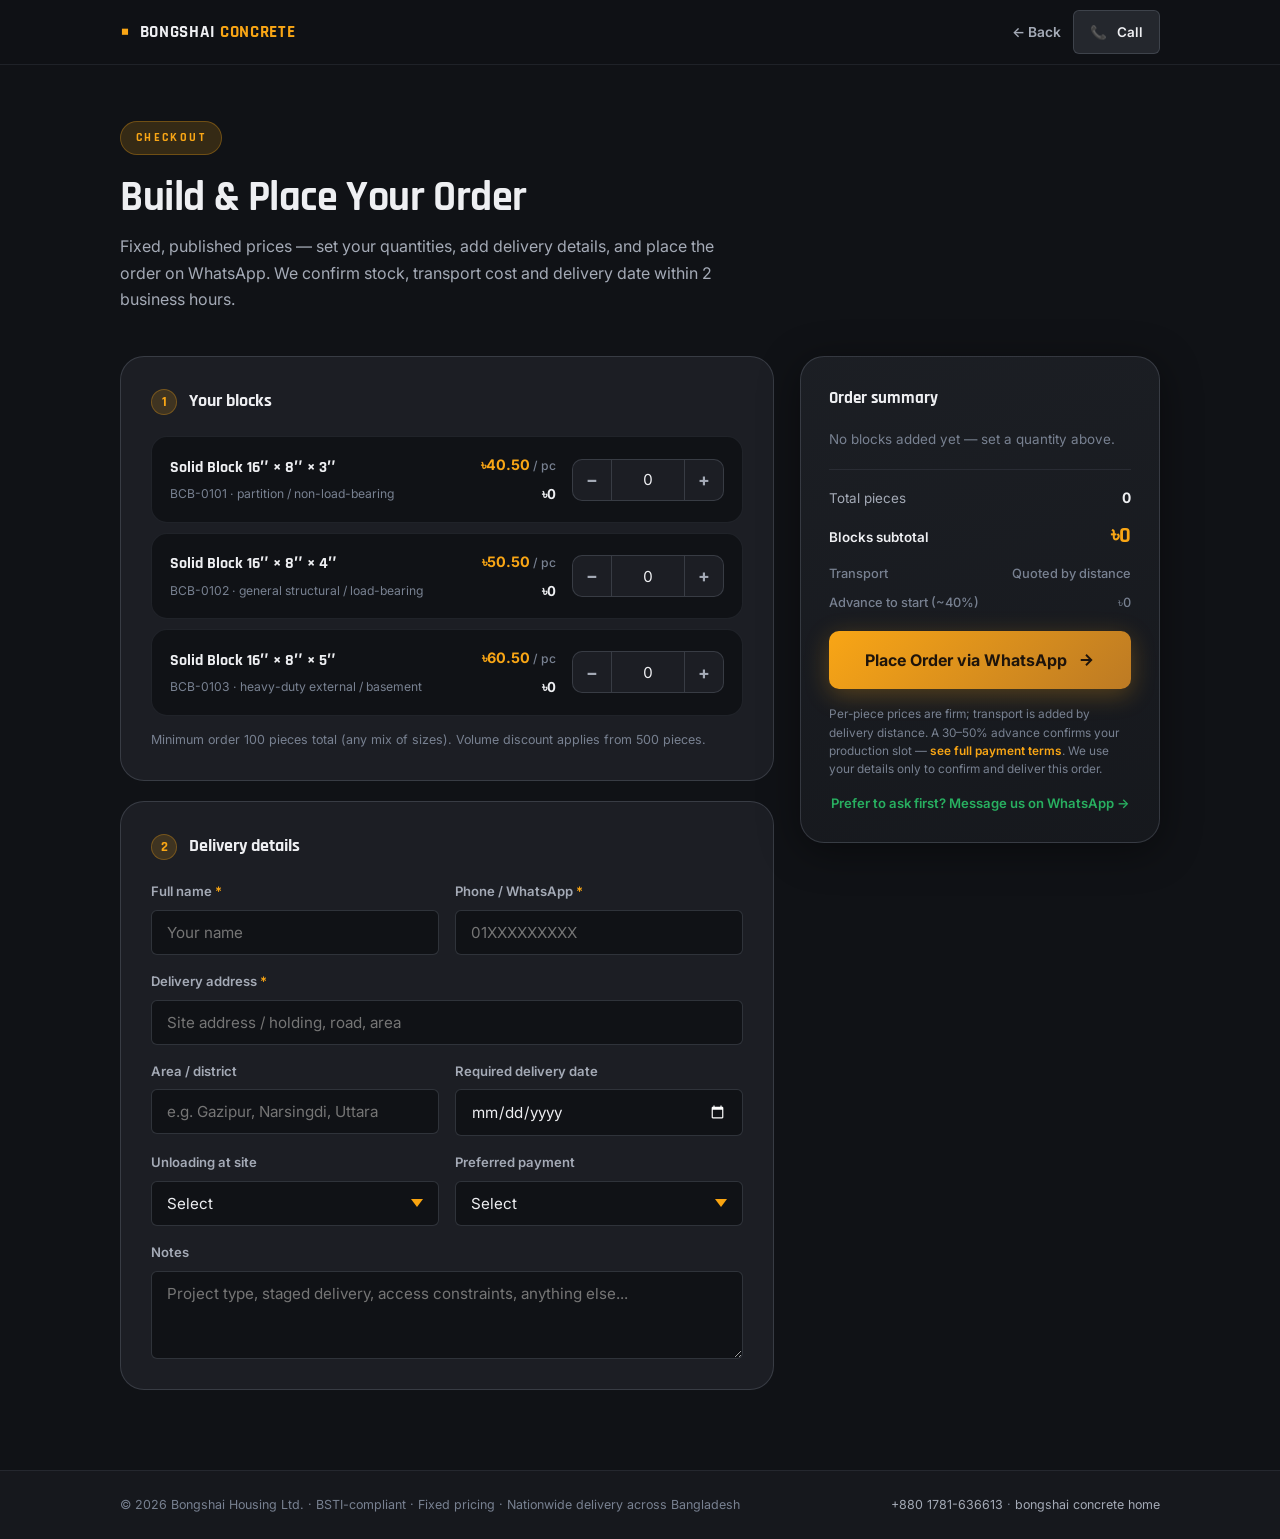
==== checkout.html @ 7dff7062 "feat: add checkout page; slim landing order section; re-optimise images - New /checkout.html + check" ====
<!DOCTYPE html>
<html lang="en">
<head>
  <meta charset="UTF-8" />
  <meta name="viewport" content="width=device-width, initial-scale=1.0" />
  <title>Checkout — Bongshai Concrete Block</title>
  <meta name="description" content="Build your Bongshai concrete block order at fixed published prices and place it in seconds. Nationwide delivery across Bangladesh." />
  <meta name="robots" content="noindex, follow" />
  <meta name="theme-color" content="#14171c" />
  <link rel="canonical" href="https://blocks.bongshaihousing.com/checkout.html" />

  <link rel="icon" href="/assets/icon.svg" type="image/svg+xml" />
  <link rel="icon" href="/assets/favicon-32.png" sizes="32x32" type="image/png" />
  <link rel="apple-touch-icon" href="/assets/apple-touch-icon.png" />

  <link rel="preconnect" href="https://fonts.googleapis.com" />
  <link rel="preconnect" href="https://fonts.gstatic.com" crossorigin />
  <link href="https://fonts.googleapis.com/css2?family=Inter:wght@400;500;600;700;800;900&family=Rajdhani:wght@600;700&display=swap" rel="stylesheet" />
  <link rel="stylesheet" href="style.css" />
</head>
<body>

  <a href="#co-main" class="skip-link">Skip to checkout</a>

  <header class="co-header">
    <div class="co-header-inner">
      <a href="/" class="nav-logo" aria-label="Bongshai Concrete Block — home">
        <span class="logo-icon" aria-hidden="true">▪</span>
        <span class="logo-text">BONGSHAI <em>CONCRETE</em></span>
      </a>
      <div class="co-header-actions">
        <a href="/" class="co-back">&larr; Back</a>
        <a href="tel:+8801781636613" class="btn-nav-call"><span aria-hidden="true">📞</span> Call</a>
      </div>
    </div>
  </header>

  <main id="co-main" class="co-main" tabindex="-1">
    <div class="co-wrap">
      <div class="co-head">
        <span class="section-tag">Checkout</span>
        <h1>Build &amp; Place Your Order</h1>
        <p>Fixed, published prices — set your quantities, add delivery details, and place the order on WhatsApp. We confirm stock, transport cost and delivery date within 2 business hours.</p>
      </div>

      <div class="co-grid">
        <div class="co-left">

          <section class="co-card" aria-labelledby="co-items-h">
            <h2 id="co-items-h"><span class="co-step">1</span> Your blocks</h2>
            <ul class="co-items" id="co-items">
              <li class="co-item" data-size="16x8x3" data-price="40.50" data-label="16″ × 8″ × 3″">
                <div class="co-item-info">
                  <span class="co-item-name">Solid Block 16″ × 8″ × 3″</span>
                  <span class="co-item-meta">BCB-0101 · partition / non-load-bearing</span>
                </div>
                <span class="co-item-price">৳40.50<span> / pc</span></span>
                <div class="co-qty" role="group" aria-label="16 by 8 by 3 inch quantity">
                  <button type="button" class="co-qty-btn" data-step="-50" aria-label="Reduce 3-inch quantity by 50">&minus;</button>
                  <input type="number" class="co-qty-input" id="qty-16x8x3" min="0" step="1" value="0" inputmode="numeric" aria-label="16 by 8 by 3 inch block quantity, pieces" />
                  <button type="button" class="co-qty-btn" data-step="50" aria-label="Increase 3-inch quantity by 50">+</button>
                </div>
                <span class="co-line-total" id="line-16x8x3">৳0</span>
              </li>
              <li class="co-item" data-size="16x8x4" data-price="50.50" data-label="16″ × 8″ × 4″">
                <div class="co-item-info">
                  <span class="co-item-name">Solid Block 16″ × 8″ × 4″</span>
                  <span class="co-item-meta">BCB-0102 · general structural / load-bearing</span>
                </div>
                <span class="co-item-price">৳50.50<span> / pc</span></span>
                <div class="co-qty" role="group" aria-label="16 by 8 by 4 inch quantity">
                  <button type="button" class="co-qty-btn" data-step="-50" aria-label="Reduce 4-inch quantity by 50">&minus;</button>
                  <input type="number" class="co-qty-input" id="qty-16x8x4" min="0" step="1" value="0" inputmode="numeric" aria-label="16 by 8 by 4 inch block quantity, pieces" />
                  <button type="button" class="co-qty-btn" data-step="50" aria-label="Increase 4-inch quantity by 50">+</button>
                </div>
                <span class="co-line-total" id="line-16x8x4">৳0</span>
              </li>
              <li class="co-item" data-size="16x8x5" data-price="60.50" data-label="16″ × 8″ × 5″">
                <div class="co-item-info">
                  <span class="co-item-name">Solid Block 16″ × 8″ × 5″</span>
                  <span class="co-item-meta">BCB-0103 · heavy-duty external / basement</span>
                </div>
                <span class="co-item-price">৳60.50<span> / pc</span></span>
                <div class="co-qty" role="group" aria-label="16 by 8 by 5 inch quantity">
                  <button type="button" class="co-qty-btn" data-step="-50" aria-label="Reduce 5-inch quantity by 50">&minus;</button>
                  <input type="number" class="co-qty-input" id="qty-16x8x5" min="0" step="1" value="0" inputmode="numeric" aria-label="16 by 8 by 5 inch block quantity, pieces" />
                  <button type="button" class="co-qty-btn" data-step="50" aria-label="Increase 5-inch quantity by 50">+</button>
                </div>
                <span class="co-line-total" id="line-16x8x5">৳0</span>
              </li>
            </ul>
            <p class="co-hint">Minimum order 100 pieces total (any mix of sizes). Volume discount applies from 500 pieces.</p>
          </section>

          <section class="co-card" aria-labelledby="co-deliver-h">
            <h2 id="co-deliver-h"><span class="co-step">2</span> Delivery details</h2>
            <form id="co-form" novalidate>
              <div class="form-row">
                <div class="form-field">
                  <label for="co-name">Full name <span aria-hidden="true">*</span></label>
                  <input type="text" id="co-name" name="name" required autocomplete="name" placeholder="Your name" aria-describedby="co-err-name" />
                  <span class="field-error" id="co-err-name" hidden>Please enter your name.</span>
                </div>
                <div class="form-field">
                  <label for="co-phone">Phone / WhatsApp <span aria-hidden="true">*</span></label>
                  <input type="tel" id="co-phone" name="phone" required autocomplete="tel" inputmode="tel" placeholder="01XXXXXXXXX" aria-describedby="co-err-phone" />
                  <span class="field-error" id="co-err-phone" hidden>Please enter a valid phone number.</span>
                </div>
              </div>
              <div class="form-field">
                <label for="co-address">Delivery address <span aria-hidden="true">*</span></label>
                <input type="text" id="co-address" name="address" required autocomplete="street-address" placeholder="Site address / holding, road, area" aria-describedby="co-err-address" />
                <span class="field-error" id="co-err-address" hidden>Please enter a delivery address.</span>
              </div>
              <div class="form-row">
                <div class="form-field">
                  <label for="co-district">Area / district</label>
                  <input type="text" id="co-district" name="district" autocomplete="address-level2" placeholder="e.g. Gazipur, Narsingdi, Uttara" />
                </div>
                <div class="form-field">
                  <label for="co-date">Required delivery date</label>
                  <input type="date" id="co-date" name="date" />
                </div>
              </div>
              <div class="form-row">
                <div class="form-field">
                  <label for="co-unload">Unloading at site</label>
                  <select id="co-unload" name="unloading">
                    <option value="">Select</option>
                    <option value="Manual (by buyer)">Manual — by buyer</option>
                    <option value="Forklift / crane (by buyer)">Forklift / crane — by buyer</option>
                    <option value="Need help arranging">Need help arranging</option>
                  </select>
                </div>
                <div class="form-field">
                  <label for="co-payment">Preferred payment</label>
                  <select id="co-payment" name="payment">
                    <option value="">Select</option>
                    <option value="Bank transfer (BEFTN/RTGS)">Bank transfer (BEFTN / RTGS)</option>
                    <option value="Cheque / post-dated cheque">Cheque / post-dated cheque</option>
                    <option value="bKash / Nagad">bKash / Nagad</option>
                    <option value="Discuss credit terms">Discuss credit terms</option>
                  </select>
                </div>
              </div>
              <div class="form-field">
                <label for="co-notes">Notes</label>
                <textarea id="co-notes" name="notes" rows="2" placeholder="Project type, staged delivery, access constraints, anything else..."></textarea>
              </div>
            </form>
          </section>
        </div>

        <aside class="co-summary" aria-labelledby="co-sum-h">
          <div class="co-summary-inner">
            <h2 id="co-sum-h">Order summary</h2>
            <ul class="co-sum-lines" id="co-sum-lines" aria-live="polite">
              <li class="co-sum-empty">No blocks added yet — set a quantity above.</li>
            </ul>
            <dl class="co-sum-totals">
              <div><dt>Total pieces</dt><dd id="co-pieces">0</dd></div>
              <div class="co-sum-big"><dt>Blocks subtotal</dt><dd id="co-subtotal">৳0</dd></div>
              <div class="co-sum-muted"><dt>Transport</dt><dd>Quoted by distance</dd></div>
              <div class="co-sum-muted"><dt>Advance to start (~40%)</dt><dd id="co-advance">৳0</dd></div>
            </dl>
            <button type="button" class="btn-submit" id="co-place">
              <span>Place Order via WhatsApp</span>
              <svg width="18" height="18" viewBox="0 0 24 24" fill="none" stroke="currentColor" stroke-width="2.5" aria-hidden="true" focusable="false"><path d="M5 12h14M12 5l7 7-7 7"/></svg>
            </button>
            <p class="co-err" id="co-err" role="alert" hidden></p>
            <div class="co-success" id="co-success" role="status" hidden>✅ Order sent — check WhatsApp to confirm. We reply within 2 business hours.</div>
            <p class="co-fine">Per-piece prices are firm; transport is added by delivery distance. A 30–50% advance confirms your production slot — <a href="/#ordering">see full payment terms</a>. We use your details only to confirm and deliver this order.</p>
            <a class="co-wa-alt" href="https://wa.me/8801781636613?text=Hi%2C%20I%20have%20a%20question%20about%20ordering%20Bongshai%20concrete%20blocks." target="_blank" rel="noopener">Prefer to ask first? Message us on WhatsApp &rarr;</a>
          </div>
        </aside>
      </div>
    </div>
  </main>

  <footer class="co-footer">
    <div class="co-footer-inner">
      <p>&copy; 2026 Bongshai Housing Ltd. · BSTI-compliant · Fixed pricing · Nationwide delivery across Bangladesh</p>
      <p><a href="tel:+8801781636613">+880 1781-636613</a> · <a href="/">bongshai concrete home</a></p>
    </div>
  </footer>

  <script src="checkout.js" defer></script>
</body>
</html>
---- style.css ----
/* ==========================================================================
   BONGSHAI CONCRETE BLOCK
   Industrial-premium landing page — design system + components
   Dark theme, committed single look. Amber = strength / safety signal.
   ========================================================================== */

/* ---- RESET & BASE ------------------------------------------------------- */
*, *::before, *::after { box-sizing: border-box; margin: 0; padding: 0; }

:root {
  color-scheme: dark;

  /* Surfaces */
  --clr-bg:          hsl(220, 16%, 7.5%);
  --clr-bg-2:        hsl(220, 14%, 10%);
  --clr-bg-card:     hsl(220, 13%, 12.5%);
  --clr-bg-card-2:   hsl(220, 11%, 16%);

  /* Brand */
  --clr-accent:      hsl(38, 95%, 53%);
  --clr-accent-2:    hsl(45, 96%, 62%);
  --clr-accent-dim:  hsl(34, 68%, 44%);
  --clr-accent-ink:  hsl(30, 45%, 8%);
  --clr-accent-glow: hsla(38, 95%, 53%, 0.16);

  /* Semantic */
  --clr-green:       hsl(148, 58%, 52%);
  --clr-red:         hsl(2, 78%, 62%);
  --clr-amber-warn:  hsl(42, 90%, 60%);

  /* Text */
  --clr-text:        hsl(220, 14%, 94%);
  --clr-text-muted:  hsl(220, 11%, 68%);
  --clr-text-dim:    hsl(220, 10%, 52%);

  /* Lines */
  --clr-border:      hsla(220, 14%, 60%, 0.13);
  --clr-border-2:    hsla(220, 14%, 62%, 0.24);
  --clr-wa:          hsl(145, 63%, 42%);

  /* Radii */
  --radius-xs:       6px;
  --radius-sm:       10px;
  --radius-md:       16px;
  --radius-lg:       24px;
  --radius-xl:       32px;

  /* Elevation */
  --shadow-sm:       0 2px 12px hsla(0,0%,0%,0.35);
  --shadow-card:     0 8px 40px hsla(0,0%,0%,0.42);
  --shadow-lg:       0 24px 70px hsla(0,0%,0%,0.55);
  --shadow-glow:     0 0 64px hsla(38,95%,53%,0.16);

  /* Type */
  --font-main:       'Inter', -apple-system, BlinkMacSystemFont, 'Segoe UI', Roboto, sans-serif;
  --font-display:    'Rajdhani', 'Inter', -apple-system, sans-serif;

  /* Motion */
  --ease:            cubic-bezier(0.22, 1, 0.36, 1);
  --transition:      0.24s var(--ease);

  /* Layout */
  --max-w:           1240px;
  --max-w-text:      760px;
  --gutter:          clamp(20px, 5vw, 40px);
}

html { -webkit-text-size-adjust: 100%; font-size: 100%; scroll-behavior: smooth; scroll-padding-top: 84px; }

body {
  font-family: var(--font-main);
  background: var(--clr-bg);
  color: var(--clr-text);
  line-height: 1.65;
  overflow-x: hidden;
  -webkit-font-smoothing: antialiased;
  text-rendering: optimizeLegibility;
}

img, picture, svg { display: block; max-width: 100%; }
a { color: inherit; text-decoration: none; }
button { cursor: pointer; border: none; background: none; font: inherit; color: inherit; }
address { font-style: normal; }
ul { list-style: none; }
h1, h2, h3, h4 { text-wrap: balance; }
p { text-wrap: pretty; }
:target { scroll-margin-top: 90px; }

/* ---- ACCESSIBILITY HELPERS ------------------------------------------- */
.visually-hidden {
  position: absolute !important;
  width: 1px; height: 1px;
  padding: 0; margin: -1px;
  overflow: hidden; clip: rect(0 0 0 0); clip-path: inset(50%);
  white-space: nowrap; border: 0;
}

.skip-link {
  position: fixed; top: 10px; left: 10px; z-index: 2000;
  background: var(--clr-accent); color: var(--clr-accent-ink);
  font-weight: 700; font-size: 0.9rem;
  padding: 12px 20px; border-radius: var(--radius-sm);
  transform: translateY(-160%);
  transition: transform var(--transition);
}
.skip-link:focus-visible { transform: translateY(0); outline: 2px solid #fff; outline-offset: 2px; }
#main:focus { outline: none; }

:focus-visible {
  outline: 2px solid var(--clr-accent-2);
  outline-offset: 3px;
  border-radius: 3px;
}
.hero-img, .product-img { outline-offset: 4px; }

/* ---- LAYOUT UTILITIES ------------------------------------------------ */
.container { max-width: var(--max-w); margin: 0 auto; padding-inline: var(--gutter); }
.section { padding-block: clamp(64px, 9vw, 112px); position: relative; }

.gradient-text {
  background: linear-gradient(103deg, var(--clr-accent), var(--clr-accent-2));
  -webkit-background-clip: text;
  background-clip: text;
  -webkit-text-fill-color: transparent;
  color: transparent;
}

.section-tag {
  display: inline-flex; align-items: center; gap: 8px;
  font-family: var(--font-display);
  font-size: 0.74rem;
  font-weight: 700;
  letter-spacing: 0.2em;
  text-transform: uppercase;
  color: var(--clr-accent);
  background: var(--clr-accent-glow);
  border: 1px solid hsla(38,95%,53%,0.3);
  padding: 6px 15px;
  border-radius: 100px;
  margin-bottom: 20px;
}
.section-header { text-align: center; max-width: var(--max-w-text); margin: 0 auto clamp(44px, 6vw, 68px); }
.section-title {
  font-family: var(--font-display);
  font-size: clamp(1.9rem, 1.1rem + 2.7vw, 2.9rem);
  font-weight: 700;
  line-height: 1.12;
  letter-spacing: -0.01em;
  color: var(--clr-text);
  margin-bottom: 16px;
}
.section-desc { color: var(--clr-text-muted); font-size: clamp(1rem, 0.96rem + 0.2vw, 1.1rem); line-height: 1.7; }

/* ---- BUTTONS -------------------------------------------------------- */
.btn-primary, .btn-whatsapp, .btn-calc, .btn-submit, .btn-product-order,
.btn-nav-call, .btn-nav-wa {
  display: inline-flex; align-items: center; justify-content: center; gap: 10px;
  font-weight: 700;
  border-radius: var(--radius-sm);
  transition: transform var(--transition), box-shadow var(--transition), background var(--transition), color var(--transition), border-color var(--transition);
  text-align: center;
}

.btn-primary {
  background: linear-gradient(135deg, var(--clr-accent), var(--clr-accent-dim));
  color: var(--clr-accent-ink);
  font-size: 0.98rem;
  padding: 15px 30px;
  box-shadow: 0 6px 24px hsla(38,95%,53%,0.28);
}
.btn-primary:hover { transform: translateY(-2px); box-shadow: 0 12px 34px hsla(38,95%,53%,0.44); }
.btn-primary svg { transition: transform var(--transition); }
.btn-primary:hover svg { transform: translateX(4px); }

.btn-whatsapp {
  background: var(--clr-bg-card);
  color: var(--clr-text);
  font-size: 0.98rem;
  font-weight: 600;
  padding: 15px 26px;
  border: 1px solid var(--clr-border-2);
}
.btn-whatsapp:hover { background: hsla(145,63%,42%,0.14); border-color: var(--clr-wa); color: hsl(145,60%,62%); transform: translateY(-2px); }

/* ---- NAV ---------------------------------------------------------- */
.nav-bar {
  position: fixed; inset: 0 0 auto 0; z-index: 1000;
  background: hsla(220,16%,7.5%,0.72);
  backdrop-filter: blur(18px) saturate(150%);
  -webkit-backdrop-filter: blur(18px) saturate(150%);
  border-bottom: 1px solid transparent;
  transition: background var(--transition), border-color var(--transition), box-shadow var(--transition);
}
.nav-bar.scrolled {
  background: hsla(220,16%,7%,0.9);
  border-bottom-color: var(--clr-border);
  box-shadow: 0 8px 30px hsla(0,0%,0%,0.4);
}
.nav-inner {
  max-width: var(--max-w); margin: 0 auto; padding-inline: var(--gutter);
  height: 72px; display: flex; align-items: center; gap: clamp(16px, 3vw, 36px);
}
.nav-logo {
  display: flex; align-items: center; gap: 9px;
  font-family: var(--font-display); font-weight: 700; font-size: 1.08rem;
  letter-spacing: 0.04em; flex-shrink: 0; color: var(--clr-text);
}
.logo-icon { color: var(--clr-accent); font-size: 1.35rem; line-height: 1; }
.logo-text em { color: var(--clr-accent); font-style: normal; }

.nav-links { display: flex; align-items: center; gap: 2px; flex: 1; }
.nav-links a {
  font-size: 0.9rem; font-weight: 500; color: var(--clr-text-muted);
  padding: 8px 14px; border-radius: 8px;
  transition: background var(--transition), color var(--transition);
}
.nav-links a:hover { background: var(--clr-bg-card); color: var(--clr-text); }
.nav-links a.active { color: var(--clr-accent); background: var(--clr-accent-glow); }

.nav-cta-group { display: flex; gap: 10px; align-items: center; }
.btn-nav-call, .btn-nav-wa {
  font-size: 0.84rem; font-weight: 600; padding: 10px 16px; border-radius: var(--radius-xs);
  white-space: nowrap;
}
.btn-nav-call { background: var(--clr-bg-card-2); color: var(--clr-text); border: 1px solid var(--clr-border-2); }
.btn-nav-call:hover { background: var(--clr-bg-card); color: var(--clr-accent); }
.btn-nav-wa { background: var(--clr-wa); color: #fff; }
.btn-nav-wa:hover { background: hsl(145,63%,36%); transform: translateY(-1px); }

.hamburger { display: none; flex-direction: column; gap: 5px; padding: 10px; margin-left: auto; }
.hamburger span { width: 22px; height: 2px; background: var(--clr-text); border-radius: 2px; transition: transform var(--transition), opacity var(--transition); }
.hamburger.open span:nth-child(1) { transform: translateY(7px) rotate(45deg); }
.hamburger.open span:nth-child(2) { opacity: 0; }
.hamburger.open span:nth-child(3) { transform: translateY(-7px) rotate(-45deg); }

.mobile-menu {
  display: flex; flex-direction: column; gap: 2px;
  padding: 12px var(--gutter) 20px;
  border-top: 1px solid var(--clr-border);
  background: hsla(220,16%,7%,0.98);
}
.mobile-menu[hidden] { display: none; }
.mobile-menu a { padding: 13px 14px; border-radius: var(--radius-xs); color: var(--clr-text-muted); font-weight: 500; }
.mobile-menu a:hover { background: var(--clr-bg-card); color: var(--clr-text); }
.mobile-call { color: var(--clr-accent) !important; font-weight: 700 !important; margin-top: 6px; border-top: 1px solid var(--clr-border); padding-top: 16px !important; }

/* ---- HERO -------------------------------------------------------- */
.hero {
  min-height: 100svh; padding-top: 72px;
  display: grid; grid-template-columns: 1.05fr 0.95fr;
  align-items: center; gap: clamp(36px, 6vw, 72px);
  max-width: var(--max-w); margin: 0 auto; padding-inline: var(--gutter);
  position: relative;
}
.hero-bg-overlay {
  position: fixed; inset: 0; z-index: -1;
  background:
    radial-gradient(46rem 46rem at 78% 34%, hsla(38,80%,32%,0.09), transparent 68%),
    radial-gradient(40rem 52rem at 12% 88%, hsla(220,64%,24%,0.14), transparent 70%),
    var(--clr-bg);
}
.hero-content { display: flex; flex-direction: column; gap: 22px; z-index: 1; }

.hero-answer-first {
  font-size: 0.82rem; color: var(--clr-text-dim); line-height: 1.65;
  border-left: 2px solid var(--clr-accent-dim); padding-left: 14px;
  max-width: 520px;
}
.hero-badge {
  display: inline-flex; align-items: center; gap: 9px;
  font-size: 0.73rem; font-weight: 600; letter-spacing: 0.12em; text-transform: uppercase;
  color: var(--clr-accent); background: var(--clr-accent-glow);
  border: 1px solid hsla(38,95%,53%,0.3); padding: 8px 16px; border-radius: 100px;
  width: fit-content;
}
.badge-dot { width: 7px; height: 7px; background: var(--clr-accent); border-radius: 50%; animation: pulse-dot 2.4s var(--ease) infinite; }
@keyframes pulse-dot { 0%,100% { opacity: 1; transform: scale(1); box-shadow: 0 0 0 0 hsla(38,95%,53%,0.5); } 50% { opacity: 0.7; transform: scale(1.25); box-shadow: 0 0 0 6px hsla(38,95%,53%,0); } }

.hero-headline {
  font-family: var(--font-display);
  font-size: clamp(2.5rem, 1.4rem + 4.6vw, 4.4rem);
  font-weight: 700; line-height: 1.03; letter-spacing: -0.015em;
  color: var(--clr-text);
}
.hero-sub { font-size: clamp(1rem, 0.96rem + 0.4vw, 1.15rem); color: var(--clr-text-muted); max-width: 480px; line-height: 1.7; }

.hero-stats {
  display: flex; align-items: center; gap: clamp(14px, 3vw, 24px);
  background: linear-gradient(160deg, var(--clr-bg-card), var(--clr-bg-2));
  border: 1px solid var(--clr-border-2);
  border-radius: var(--radius-md); padding: 18px 24px; width: fit-content;
}
.stat-pill { display: flex; flex-direction: column; gap: 3px; }
.stat-pill strong { font-family: var(--font-display); font-size: 1.35rem; font-weight: 700; color: var(--clr-accent); }
.stat-pill span { font-size: 0.72rem; color: var(--clr-text-muted); font-weight: 500; letter-spacing: 0.02em; }
.stat-divider { width: 1px; align-self: stretch; background: var(--clr-border-2); }
.hero-actions { display: flex; gap: 14px; flex-wrap: wrap; margin-top: 4px; }

.hero-image-wrap { position: relative; }
.hero-img-glow {
  position: absolute; inset: -8% -8% -12% -8%; z-index: -1;
  background: radial-gradient(ellipse at 60% 40%, hsla(38,80%,42%,0.16), transparent 68%);
  filter: blur(28px);
}
.hero-img {
  width: 100%; aspect-ratio: 1200 / 670; object-fit: cover;
  border-radius: var(--radius-lg); border: 1px solid var(--clr-border-2);
  box-shadow: var(--shadow-lg);
}
.hero-floating-card {
  position: absolute; bottom: -22px; left: -18px;
  background: hsla(220,13%,12.5%,0.92);
  border: 1px solid var(--clr-border-2);
  border-radius: var(--radius-md); padding: 13px 18px;
  display: flex; align-items: center; gap: 12px;
  box-shadow: var(--shadow-card);
  backdrop-filter: blur(8px); -webkit-backdrop-filter: blur(8px);
  animation: float-card 5s var(--ease) infinite;
}
@keyframes float-card { 0%,100% { transform: translateY(0); } 50% { transform: translateY(-7px); } }
.fc-icon { font-size: 1.5rem; }
.fc-text { display: flex; flex-direction: column; gap: 2px; }
.fc-text strong { font-size: 0.85rem; font-weight: 700; }
.fc-text span { font-size: 0.72rem; color: var(--clr-text-muted); }

.hero-scroll-hint {
  position: absolute; bottom: 28px; left: 50%; transform: translateX(-50%);
  display: flex; flex-direction: column; align-items: center; gap: 8px;
  color: var(--clr-text-dim); font-size: 0.68rem; letter-spacing: 0.14em; text-transform: uppercase;
}
.scroll-arrow {
  width: 18px; height: 18px;
  border-right: 2px solid currentColor; border-bottom: 2px solid currentColor;
  transform: rotate(45deg); animation: scroll-bounce 1.9s var(--ease) infinite;
}
@keyframes scroll-bounce { 0%,100% { transform: rotate(45deg) translate(0,0); opacity: 0.5; } 50% { transform: rotate(45deg) translate(4px,4px); opacity: 1; } }

/* ---- TRUST BAR -------------------------------------------------- */
.trust-bar {
  background: var(--clr-bg-2);
  border-block: 1px solid var(--clr-border);
  padding-block: 16px;
}
.trust-bar-inner {
  max-width: var(--max-w); margin: 0 auto; padding-inline: var(--gutter);
  display: flex; align-items: center; justify-content: center;
  gap: clamp(12px, 2.4vw, 22px); flex-wrap: wrap;
}
.trust-item { display: flex; align-items: center; gap: 8px; font-size: 0.82rem; font-weight: 600; color: var(--clr-text-muted); white-space: nowrap; }
.trust-icon { font-size: 1rem; }
.trust-sep { color: var(--clr-border-2); }

/* ---- PRODUCTS ------------------------------------------------- */
.products-section { background: var(--clr-bg-2); }
.products-grid { display: grid; grid-template-columns: repeat(3, 1fr); gap: clamp(20px, 2.4vw, 30px); align-items: stretch; }

.product-card {
  background: var(--clr-bg-card); border: 1px solid var(--clr-border);
  border-radius: var(--radius-lg); overflow: hidden; position: relative;
  transition: transform var(--transition), box-shadow var(--transition), border-color var(--transition);
}
.product-card:hover { transform: translateY(-6px); box-shadow: var(--shadow-lg); border-color: var(--clr-border-2); }
.product-card--featured {
  border-color: hsla(38,95%,53%,0.4);
  background: linear-gradient(165deg, var(--clr-bg-card), hsla(38,46%,14%,0.34));
  box-shadow: 0 0 0 1px hsla(38,95%,53%,0.16), var(--shadow-card);
}
.product-card--featured:hover { border-color: var(--clr-accent); box-shadow: var(--shadow-glow), var(--shadow-lg); }
.product-card-inner { display: flex; flex-direction: column; height: 100%; }

[class^="product-badge-"] {
  position: absolute; top: 14px; right: 14px; z-index: 2;
  font-family: var(--font-display);
  font-size: 0.68rem; font-weight: 700; letter-spacing: 0.12em; text-transform: uppercase;
  padding: 5px 12px; border-radius: 100px;
}
.product-badge-popular { background: hsla(38,95%,53%,0.18); color: var(--clr-accent); border: 1px solid hsla(38,95%,53%,0.38); }
.product-badge-best { background: var(--clr-accent); color: var(--clr-accent-ink); }
.product-badge-pro { background: hsla(266,68%,62%,0.2); color: hsl(266,70%,78%); border: 1px solid hsla(266,68%,62%,0.4); }

.product-img-wrap { aspect-ratio: 16 / 9; overflow: hidden; background: var(--clr-bg); }
.product-img { width: 100%; height: 100%; object-fit: cover; transition: transform 0.5s var(--ease); }
.product-card:hover .product-img { transform: scale(1.04); }

.product-body { padding: 24px; display: flex; flex-direction: column; gap: 13px; flex: 1; }
.product-code { font-family: var(--font-display); font-size: 0.72rem; font-weight: 700; letter-spacing: 0.16em; text-transform: uppercase; color: var(--clr-accent); }
.product-name { font-family: var(--font-display); font-size: 1.3rem; font-weight: 700; line-height: 1.18; }
.product-desc-text { font-size: 0.875rem; color: var(--clr-text-muted); line-height: 1.6; }
.product-specs { display: flex; flex-direction: column; gap: 9px; border-top: 1px solid var(--clr-border); padding-top: 14px; }
.spec-row { display: flex; justify-content: space-between; align-items: baseline; gap: 12px; }
.spec-label { font-size: 0.74rem; color: var(--clr-text-dim); font-weight: 500; flex-shrink: 0; }
.spec-value { font-size: 0.8rem; color: var(--clr-text-muted); font-weight: 600; text-align: right; }
.product-price-row { display: flex; align-items: center; justify-content: space-between; gap: 12px; margin-top: auto; padding-top: 16px; border-top: 1px solid var(--clr-border); }
.price-tag { display: flex; align-items: baseline; gap: 2px; }
.price-currency { font-size: 1.05rem; font-weight: 700; color: var(--clr-accent); }
.price-amount { font-family: var(--font-display); font-size: 2rem; font-weight: 700; color: var(--clr-accent); line-height: 1; }
.price-unit { font-size: 0.76rem; color: var(--clr-text-dim); margin-left: 3px; }
.btn-product-order {
  background: var(--clr-accent); color: var(--clr-accent-ink); font-size: 0.85rem; font-weight: 700;
  padding: 11px 20px; border-radius: var(--radius-xs);
}
.btn-product-order:hover { background: var(--clr-accent-2); transform: translateY(-1px); }
.product-card--featured .btn-product-order { background: transparent; color: var(--clr-accent); border: 1px solid var(--clr-accent); }
.product-card--featured .btn-product-order:hover { background: var(--clr-accent); color: var(--clr-accent-ink); }
.products-note { text-align: center; margin-top: 32px; font-size: 0.82rem; color: var(--clr-text-dim); }

/* ---- WHY US ------------------------------------------------- */
.why-section { background: var(--clr-bg); }
.why-layout { display: grid; grid-template-columns: 1.35fr 1fr; gap: clamp(40px, 6vw, 80px); align-items: start; }
.why-intro { color: var(--clr-text-muted); font-size: 1.05rem; line-height: 1.7; margin-bottom: 36px; }
.features-grid { display: grid; grid-template-columns: 1fr 1fr; gap: 16px; }
.feature-card {
  display: flex; gap: 15px; align-items: flex-start;
  background: var(--clr-bg-card); border: 1px solid var(--clr-border);
  border-radius: var(--radius-md); padding: 20px;
  transition: transform var(--transition), border-color var(--transition), background var(--transition);
}
.feature-card:hover { border-color: var(--clr-border-2); transform: translateY(-2px); background: var(--clr-bg-card-2); }
.feature-icon-wrap {
  width: 44px; height: 44px; flex-shrink: 0;
  background: color-mix(in srgb, var(--icon-color) 14%, transparent);
  border: 1px solid color-mix(in srgb, var(--icon-color) 30%, transparent);
  border-radius: var(--radius-xs);
  display: flex; align-items: center; justify-content: center; font-size: 1.3rem;
}
.feature-text h3 { font-size: 0.92rem; font-weight: 700; margin-bottom: 5px; line-height: 1.3; }
.feature-text p { font-size: 0.8rem; color: var(--clr-text-muted); line-height: 1.55; }

.stats-tower { display: flex; flex-direction: column; gap: 4px; margin-bottom: 20px; }
.stat-big {
  background: var(--clr-bg-card); border: 1px solid var(--clr-border);
  border-radius: var(--radius-md); padding: 22px 26px;
  display: flex; align-items: baseline; flex-wrap: wrap; gap: 2px 4px;
  transition: border-color var(--transition);
}
.stat-big:hover { border-color: hsla(38,95%,53%,0.4); }
.stat-number { font-family: var(--font-display); font-size: 2.7rem; font-weight: 700; color: var(--clr-accent); line-height: 1; font-variant-numeric: tabular-nums; }
.stat-suffix { font-family: var(--font-display); font-size: 1.6rem; font-weight: 700; color: var(--clr-accent); }
.stat-label { flex-basis: 100%; font-size: 0.8rem; color: var(--clr-text-muted); font-weight: 500; margin-top: 4px; }

.certifications-card { background: var(--clr-bg-card-2); border: 1px solid hsla(38,95%,53%,0.22); border-radius: var(--radius-md); padding: 22px; }
.certifications-card h3 { font-family: var(--font-display); font-size: 0.9rem; font-weight: 700; letter-spacing: 0.06em; text-transform: uppercase; margin-bottom: 14px; color: var(--clr-text); }
.cert-items { display: flex; flex-wrap: wrap; gap: 9px; }
.cert-chip { font-size: 0.78rem; font-weight: 600; padding: 6px 13px; border-radius: 100px; background: var(--clr-accent-glow); color: var(--clr-accent); border: 1px solid hsla(38,95%,53%,0.26); }

/* ---- COMPARE + STRENGTH CHART -------------------------------- */
.compare-section { background: var(--clr-bg-2); }

.strength-chart {
  max-width: 880px; margin: 0 auto clamp(36px, 5vw, 56px);
  background: var(--clr-bg-card); border: 1px solid var(--clr-border-2);
  border-radius: var(--radius-lg); padding: clamp(24px, 4vw, 36px);
  box-shadow: var(--shadow-card);
}
.strength-chart__cap {
  display: flex; flex-wrap: wrap; align-items: baseline; gap: 6px 12px;
  font-family: var(--font-display); font-size: 1.05rem; font-weight: 700; color: var(--clr-text);
  margin-bottom: 22px;
}
.strength-chart__unit { font-family: var(--font-main); font-size: 0.76rem; font-weight: 500; color: var(--clr-text-dim); letter-spacing: 0.01em; }

.sc-plot { display: grid; grid-template-columns: minmax(120px, auto) 1fr minmax(84px, auto); gap: 14px 16px; align-items: center; }
.sc-row { display: grid; grid-template-columns: subgrid; grid-column: 1 / -1; align-items: center; }
.sc-name { font-size: 0.86rem; font-weight: 600; color: var(--clr-text); }
.sc-track { position: relative; height: 22px; background: var(--clr-bg); border-radius: 3px; overflow: hidden; }
.sc-bar { position: absolute; inset: 0 auto 0 0; border-radius: 0 4px 4px 0; }
.sc-bar--bongshai { background: linear-gradient(90deg, var(--clr-accent-dim), var(--clr-accent)); }
.sc-bar--brick { background: hsl(220, 8%, 40%); }
.sc-value { font-size: 0.84rem; font-weight: 700; color: var(--clr-text); font-variant-numeric: tabular-nums; white-space: nowrap; text-align: right; }
.sc-axis {
  grid-column: 2 / 3;
  display: flex; justify-content: space-between;
  font-size: 0.68rem; color: var(--clr-text-dim); font-variant-numeric: tabular-nums;
  border-top: 1px solid var(--clr-border); padding-top: 6px; margin-top: 2px;
}
.strength-chart__note { font-size: 0.76rem; color: var(--clr-text-dim); line-height: 1.55; margin-top: 18px; }

.compare-table-wrap {
  max-width: 960px; margin: 0 auto;
  border-radius: var(--radius-lg); overflow: hidden;
  border: 1px solid var(--clr-border-2); box-shadow: var(--shadow-card);
  overflow-x: auto;
}
.compare-table { width: 100%; border-collapse: collapse; font-size: 0.9rem; min-width: 520px; }
.compare-table th, .compare-table td { padding: 15px 22px; text-align: left; vertical-align: middle; }
.compare-table thead th {
  font-family: var(--font-display);
  font-weight: 700; font-size: 0.78rem; letter-spacing: 0.08em; text-transform: uppercase;
  background: var(--clr-bg-card); border-bottom: 2px solid var(--clr-border);
}
.compare-table thead th:first-child { color: var(--clr-text-muted); }
.compare-table .col-bongshai { color: var(--clr-accent); background: hsla(38,95%,53%,0.055); }
.compare-table .col-brick { color: var(--clr-text-muted); }
.compare-table tbody th[scope="row"] { font-weight: 600; color: var(--clr-text); background: transparent; }
.compare-table tbody td { border-bottom: 1px solid var(--clr-border); color: var(--clr-text-muted); }
.compare-table tbody th[scope="row"] { border-bottom: 1px solid var(--clr-border); }
.compare-table tbody tr:last-child th, .compare-table tbody tr:last-child td { border-bottom: none; }
.compare-table tbody tr { transition: background var(--transition); }
.compare-table tbody tr:hover th[scope="row"], .compare-table tbody tr:hover td { background: var(--clr-bg-card); }
.compare-table td.col-bongshai.win { color: var(--clr-green); font-weight: 600; }

/* ---- CALCULATOR -------------------------------------------- */
.calc-section { background: var(--clr-bg); }
.calc-card {
  background: linear-gradient(165deg, var(--clr-bg-card), var(--clr-bg-2));
  border: 1px solid var(--clr-border-2);
  border-radius: var(--radius-xl); padding: clamp(24px, 4vw, 46px);
  box-shadow: var(--shadow-card); max-width: 900px; margin: 0 auto;
}
.calc-inputs { display: grid; grid-template-columns: 1fr 1fr 1.5fr auto; gap: 16px; align-items: end; }
.calc-field { display: flex; flex-direction: column; gap: 7px; }
.calc-field label, .form-field label { font-size: 0.82rem; font-weight: 600; color: var(--clr-text-muted); }
.calc-field input, .calc-field select,
.form-field input, .form-field select, .form-field textarea {
  background: var(--clr-bg); border: 1px solid var(--clr-border-2);
  color: var(--clr-text); border-radius: var(--radius-xs);
  padding: 12px 15px; font-size: 0.95rem; font-family: var(--font-main); width: 100%;
  transition: border-color var(--transition), box-shadow var(--transition);
  -webkit-appearance: none; appearance: none;
}
.calc-field input:focus, .calc-field select:focus,
.form-field input:focus, .form-field select:focus, .form-field textarea:focus {
  outline: none; border-color: var(--clr-accent); box-shadow: 0 0 0 3px var(--clr-accent-glow);
}
.calc-field select, .form-field select {
  background-image: url("data:image/svg+xml,%3Csvg xmlns='http://www.w3.org/2000/svg' width='12' height='8' viewBox='0 0 12 8'%3E%3Cpath fill='%23f9a410' d='M6 8 0 0h12z'/%3E%3C/svg%3E");
  background-repeat: no-repeat; background-position: right 15px center; padding-right: 38px;
}
.btn-calc { background: var(--clr-accent); color: var(--clr-accent-ink); font-size: 0.95rem; padding: 13px 28px; border-radius: var(--radius-xs); height: 46px; white-space: nowrap; }
.btn-calc:hover { background: var(--clr-accent-2); transform: translateY(-1px); }

.calc-error, .field-error {
  font-size: 0.8rem; font-weight: 600; color: var(--clr-red);
  display: flex; align-items: center; gap: 6px;
}
.calc-error { grid-column: 1 / -1; margin-top: -4px; }
.calc-error::before, .field-error::before { content: "⚠"; font-size: 0.9rem; }
.field-error[hidden], .calc-error[hidden] { display: none; }
input[aria-invalid="true"], .form-field input[aria-invalid="true"] { border-color: var(--clr-red) !important; box-shadow: 0 0 0 3px hsla(2,78%,62%,0.16) !important; }

.calc-result { margin-top: 34px; padding-top: 32px; border-top: 1px solid var(--clr-border); }
.result-grid { display: grid; grid-template-columns: repeat(3, 1fr); gap: 16px; margin-bottom: 18px; }
.result-item { background: var(--clr-bg); border: 1px solid var(--clr-border-2); border-radius: var(--radius-md); padding: 22px; text-align: center; }
.result-label { display: block; font-size: 0.76rem; color: var(--clr-text-dim); margin-bottom: 8px; font-weight: 600; }
.result-value { display: block; font-family: var(--font-display); font-size: clamp(1.6rem, 1.2rem + 1.4vw, 2rem); font-weight: 700; color: var(--clr-accent); font-variant-numeric: tabular-nums; }
.result-note { font-size: 0.82rem; color: var(--clr-text-dim); text-align: center; }
.result-note a { color: var(--clr-accent); font-weight: 600; }

/* ---- BULK ORDERS & PAYMENT ------------------------------ */
.ordering-section { background: linear-gradient(180deg, var(--clr-bg), var(--clr-bg-2)); }

.order-steps {
  list-style: none;
  display: grid; grid-template-columns: repeat(5, 1fr); gap: 14px;
  margin-bottom: clamp(28px, 4vw, 44px);
}
.order-step {
  background: var(--clr-bg-card); border: 1px solid var(--clr-border);
  border-radius: var(--radius-md); padding: 22px 18px;
  display: flex; flex-direction: column; gap: 7px;
}
.order-step__num {
  font-family: var(--font-display); font-weight: 700; font-size: 0.92rem;
  width: 30px; height: 30px; flex-shrink: 0;
  display: flex; align-items: center; justify-content: center;
  border-radius: 50%; background: var(--clr-accent-glow); color: var(--clr-accent);
  border: 1px solid hsla(38,95%,53%,0.3); margin-bottom: 3px;
}
.order-step h3 { font-family: var(--font-display); font-size: 1rem; font-weight: 700; line-height: 1.25; }
.order-step p { font-size: 0.82rem; color: var(--clr-text-muted); line-height: 1.55; }
.order-step strong { color: var(--clr-text); }

.order-grid { display: grid; grid-template-columns: 1fr 1fr; gap: 20px; margin-bottom: 32px; }
.order-panel {
  background: var(--clr-bg-card); border: 1px solid var(--clr-border-2);
  border-radius: var(--radius-lg); padding: clamp(22px, 3vw, 32px);
}
.order-panel h3 { font-family: var(--font-display); font-size: 1.05rem; font-weight: 700; margin-bottom: 14px; }
.order-methods-h { margin-top: 26px; }

.order-table { width: 100%; border-collapse: collapse; font-size: 0.88rem; }
.order-table thead th {
  text-align: left; font-family: var(--font-display); font-size: 0.72rem;
  letter-spacing: 0.09em; text-transform: uppercase; color: var(--clr-text-muted);
  padding: 6px 0 10px; border-bottom: 2px solid var(--clr-border);
}
.order-table thead th:last-child { text-align: right; }
.order-table th[scope="row"] {
  text-align: left; font-weight: 600; color: var(--clr-text);
  padding: 11px 16px 11px 0; border-bottom: 1px solid var(--clr-border); vertical-align: top;
}
.order-table td {
  color: var(--clr-text-muted); padding: 11px 0; border-bottom: 1px solid var(--clr-border);
  text-align: right; vertical-align: top;
}
.order-table tr:last-child th, .order-table tr:last-child td { border-bottom: none; }
.order-note { font-size: 0.77rem; color: var(--clr-text-dim); line-height: 1.55; margin-top: 16px; }

.order-methods { display: flex; flex-direction: column; gap: 9px; }
.order-methods li {
  font-size: 0.85rem; color: var(--clr-text-muted);
  border-left: 2px solid hsla(148,58%,52%,0.5); padding-left: 12px; line-height: 1.4;
}
.order-cta { text-align: center; }

@media (max-width: 980px) {
  .order-steps { grid-template-columns: repeat(2, 1fr); }
  .order-grid { grid-template-columns: 1fr; }
}
@media (max-width: 520px) {
  .order-steps { grid-template-columns: 1fr; }
}

/* ---- TESTIMONIALS ---------------------------------------- */
.testimonials-section { background: var(--clr-bg-2); }
.testimonials-grid { display: grid; grid-template-columns: repeat(3, 1fr); gap: 22px; }
.testimonial-card {
  background: var(--clr-bg-card); border: 1px solid var(--clr-border);
  border-radius: var(--radius-lg); padding: 30px;
  display: flex; flex-direction: column; gap: 16px;
  transition: transform var(--transition), border-color var(--transition), box-shadow var(--transition);
}
.testimonial-card:hover { border-color: var(--clr-border-2); transform: translateY(-3px); box-shadow: var(--shadow-card); }
.stars { color: var(--clr-accent); font-size: 0.95rem; letter-spacing: 3px; }
.testimonial-card blockquote { font-size: 0.92rem; color: var(--clr-text-muted); line-height: 1.7; flex: 1; }
.testimonial-card blockquote::before { content: "\201C"; color: var(--clr-accent-dim); font-family: Georgia, serif; font-size: 1.6rem; line-height: 0; margin-right: 2px; vertical-align: -0.35em; }
.testimonial-card footer { display: flex; flex-direction: column; gap: 3px; }
.testimonial-card footer strong { font-size: 0.9rem; font-weight: 700; color: var(--clr-text); }
.testimonial-card footer span { font-size: 0.78rem; color: var(--clr-text-dim); }

/* ---- FAQ ------------------------------------------------ */
.faq-section { background: var(--clr-bg); }
.faq-list { max-width: 820px; margin: 0 auto; display: flex; flex-direction: column; gap: 8px; }
.faq-item { background: var(--clr-bg-card); border: 1px solid var(--clr-border); border-radius: var(--radius-md); overflow: hidden; transition: border-color var(--transition); }
.faq-item[open] { border-color: hsla(38,95%,53%,0.32); }
.faq-question {
  padding: 19px 22px; font-weight: 600; font-size: 0.95rem; cursor: pointer;
  display: flex; align-items: center; justify-content: space-between; gap: 16px;
  list-style: none; color: var(--clr-text); transition: background var(--transition);
}
.faq-question::-webkit-details-marker { display: none; }
.faq-question::after { content: "+"; font-size: 1.4rem; font-weight: 400; color: var(--clr-accent); flex-shrink: 0; transition: transform var(--transition); }
.faq-item[open] .faq-question { background: hsla(38,95%,53%,0.05); }
.faq-item[open] .faq-question::after { transform: rotate(45deg); }
.faq-question:hover { background: var(--clr-bg-card-2); }
.faq-answer { padding: 2px 22px 20px; }
.faq-answer p { font-size: 0.9rem; color: var(--clr-text-muted); line-height: 1.7; margin-bottom: 10px; }
.faq-answer ul { padding-left: 18px; display: flex; flex-direction: column; gap: 6px; list-style: disc; }
.faq-answer li { font-size: 0.9rem; color: var(--clr-text-muted); }
.faq-answer strong { color: var(--clr-text); }

/* ---- QUOTE FORM -------------------------------------- */
.quote-section { background: linear-gradient(165deg, var(--clr-bg-2), var(--clr-bg)); border-top: 1px solid var(--clr-border); }
.quote-layout { display: grid; grid-template-columns: 1fr 1.15fr; gap: clamp(40px, 6vw, 80px); align-items: start; }
.quote-desc { color: var(--clr-text-muted); font-size: 1rem; line-height: 1.7; margin-bottom: 32px; }
.contact-methods { display: flex; flex-direction: column; gap: 12px; }
.contact-method-link {
  display: flex; align-items: center; gap: 15px;
  background: var(--clr-bg-card); border: 1px solid var(--clr-border);
  border-radius: var(--radius-md); padding: 16px 18px;
  transition: transform var(--transition), border-color var(--transition), background var(--transition);
}
.contact-method-link:hover { border-color: var(--clr-border-2); transform: translateX(4px); }
.contact-method-wa { border-color: hsla(145,63%,42%,0.32); }
.contact-method-wa:hover { border-color: var(--clr-wa); background: hsla(145,63%,42%,0.09); }
.cm-icon { font-size: 1.4rem; flex-shrink: 0; }
.cm-text { display: flex; flex-direction: column; gap: 2px; }
.cm-text strong { font-size: 0.85rem; font-weight: 700; color: var(--clr-text); }
.cm-text span { font-size: 0.82rem; color: var(--clr-text-muted); }

.quote-form {
  background: var(--clr-bg-card); border: 1px solid var(--clr-border-2);
  border-radius: var(--radius-xl); padding: clamp(24px, 4vw, 40px);
  display: flex; flex-direction: column; gap: 17px;
  box-shadow: var(--shadow-card);
}
.form-intro { font-size: 0.8rem; color: var(--clr-text-dim); line-height: 1.55; }
.form-row { display: grid; grid-template-columns: 1fr 1fr; gap: 16px; }
.form-field { display: flex; flex-direction: column; gap: 7px; }
.form-field label span[aria-hidden] { color: var(--clr-accent); }
.form-field textarea { resize: vertical; min-height: 88px; }

.btn-submit {
  background: linear-gradient(135deg, var(--clr-accent), var(--clr-accent-dim));
  color: var(--clr-accent-ink); font-size: 1rem;
  padding: 16px 28px; border-radius: var(--radius-sm); width: 100%;
  box-shadow: 0 6px 24px hsla(38,95%,53%,0.28);
}
.btn-submit:hover { transform: translateY(-2px); box-shadow: 0 12px 34px hsla(38,95%,53%,0.44); }
.form-privacy { font-size: 0.76rem; color: var(--clr-text-dim); line-height: 1.55; }
.form-privacy a { color: var(--clr-accent); font-weight: 600; }
.form-success {
  background: hsla(148,58%,52%,0.13); border: 1px solid hsla(148,58%,52%,0.32);
  color: var(--clr-green); border-radius: var(--radius-xs); padding: 14px 18px;
  text-align: center; font-weight: 600; font-size: 0.9rem;
}

/* Order CTA panel (landing #order section) */
.order-cta-panel {
  background: linear-gradient(165deg, var(--clr-bg-card), var(--clr-bg-2));
  border: 1px solid var(--clr-border-2); border-radius: var(--radius-xl);
  padding: clamp(24px, 4vw, 36px); box-shadow: var(--shadow-card);
}
.order-cta-panel h3 { font-family: var(--font-display); font-size: 1.05rem; font-weight: 700; margin-bottom: 16px; }
.order-price-list { display: flex; flex-direction: column; }
.order-price-list li {
  display: flex; align-items: baseline; justify-content: space-between; gap: 14px;
  padding: 13px 0; border-bottom: 1px solid var(--clr-border);
}
.order-price-list li:first-child { padding-top: 0; }
.order-price-list li span { font-size: 0.92rem; font-weight: 600; color: var(--clr-text); }
.order-price-list li span em { font-style: normal; font-weight: 500; font-size: 0.72rem; color: var(--clr-text-dim); margin-left: 6px; letter-spacing: 0.06em; }
.order-price-list li strong { font-family: var(--font-display); font-size: 1.25rem; font-weight: 700; color: var(--clr-accent); white-space: nowrap; }
.order-price-list li strong span { font-size: 0.74rem; font-weight: 500; color: var(--clr-text-dim); margin-left: 2px; }
.order-cta-note { font-size: 0.8rem; color: var(--clr-text-dim); line-height: 1.55; margin: 18px 0 20px; }
#order-checkout-btn { width: 100%; text-decoration: none; }
.order-cta-wa {
  display: block; text-align: center; margin-top: 14px;
  font-size: 0.85rem; font-weight: 600; color: var(--clr-wa);
}
.order-cta-wa:hover { color: hsl(145,60%,60%); }

/* ---- FOOTER ---------------------------------------- */
.site-footer { background: var(--clr-bg-2); border-top: 1px solid var(--clr-border); padding-top: 68px; }
.footer-inner { display: grid; grid-template-columns: 2fr 1fr 1fr 1.4fr; gap: clamp(28px, 4vw, 48px); padding-bottom: 44px; }
.footer-brand { display: flex; flex-direction: column; gap: 15px; }
.footer-logo { margin-bottom: 2px; }
.footer-brand p { font-size: 0.85rem; color: var(--clr-text-muted); line-height: 1.65; max-width: 300px; }
.footer-socials { display: flex; align-items: center; gap: 10px; flex-wrap: wrap; }
.footer-socials a { font-size: 0.82rem; color: var(--clr-accent); font-weight: 600; transition: color var(--transition); }
.footer-socials a:hover { color: var(--clr-accent-2); }
.footer-socials span { color: var(--clr-border-2); }

.footer-links-col, .footer-contact-col { display: flex; flex-direction: column; gap: 10px; }
.footer-links-col h3, .footer-contact-col h3 {
  font-family: var(--font-display);
  font-size: 0.78rem; font-weight: 700; letter-spacing: 0.14em; text-transform: uppercase;
  color: var(--clr-text-muted); margin-bottom: 5px;
}
.footer-links-col a, .footer-contact-col a, .footer-contact-col address {
  font-size: 0.85rem; color: var(--clr-text-dim); line-height: 1.6; transition: color var(--transition);
}
.footer-links-col a:hover, .footer-contact-col a:hover { color: var(--clr-accent); }

.footer-bottom { border-top: 1px solid var(--clr-border); padding-block: 20px; }
.footer-bottom-inner { display: flex; align-items: center; justify-content: space-between; gap: 14px; flex-wrap: wrap; }
.footer-bottom-inner p { font-size: 0.78rem; color: var(--clr-text-dim); }

/* ---- FLOATING WHATSAPP --------------------------- */
.floating-wa {
  position: fixed; bottom: 24px; right: 24px; z-index: 900;
  display: flex; align-items: center; gap: 10px;
  background: var(--clr-wa); color: #fff;
  border-radius: 100px; padding: 14px 20px 14px 17px;
  box-shadow: 0 8px 30px hsla(145,63%,42%,0.44);
  transition: transform var(--transition), box-shadow var(--transition), background var(--transition);
  animation: wa-pop 0.5s var(--ease) 1.4s both;
}
@keyframes wa-pop { from { opacity: 0; transform: scale(0.6) translateY(16px); } to { opacity: 1; transform: scale(1) translateY(0); } }
.floating-wa:hover { background: hsl(145,63%,36%); transform: translateY(-3px) scale(1.03); box-shadow: 0 14px 40px hsla(145,63%,42%,0.6); }
.floating-wa-label { font-size: 0.85rem; font-weight: 700; white-space: nowrap; }

/* ---- SCROLL REVEAL (progressive enhancement) -----
   JS removes both classes once revealed, so no persistent transform/transition
   is left on the element to fight the component's own :hover transforms. */
.reveal-init { transition: opacity 0.6s var(--ease), transform 0.6s var(--ease); }
.reveal-init:not(.revealed) { opacity: 0; transform: translateY(22px); }

/* ---- RESPONSIVE --------------------------------- */
@media (max-width: 1080px) {
  .hero { grid-template-columns: 1fr; padding-top: 104px; padding-bottom: 72px; min-height: auto; }
  .hero-content { order: 1; }
  .hero-image-wrap { order: 2; max-width: 560px; }
  .hero-scroll-hint { display: none; }
  .hero-bg-overlay { position: absolute; }
  .why-layout { grid-template-columns: 1fr; }
  .footer-inner { grid-template-columns: 1fr 1fr; }
}
@media (max-width: 880px) {
  .products-grid { grid-template-columns: 1fr; max-width: 460px; margin-inline: auto; }
  .testimonials-grid { grid-template-columns: 1fr; max-width: 460px; margin-inline: auto; }
  .quote-layout { grid-template-columns: 1fr; gap: 44px; }
  .features-grid { grid-template-columns: 1fr; }
}
@media (max-width: 720px) {
  .nav-links, .nav-cta-group { display: none; }
  .hamburger { display: flex; }
  .hero-stats { flex-wrap: wrap; }
  .calc-inputs { grid-template-columns: 1fr 1fr; }
  .calc-inputs .btn-calc, .calc-inputs .calc-field:nth-child(3) { grid-column: 1 / -1; }
  .result-grid { grid-template-columns: 1fr; }
  .form-row { grid-template-columns: 1fr; }
  .footer-inner { grid-template-columns: 1fr; }
  .footer-bottom-inner { flex-direction: column; text-align: center; }
  .floating-wa-label { display: none; }
  .floating-wa { padding: 15px; }
  .sc-plot { grid-template-columns: 1fr auto; }
  .sc-row { grid-template-columns: subgrid; grid-column: 1 / -1; }
  .sc-name { grid-column: 1 / -1; }
  .sc-axis { grid-column: 1 / 2; }
}
@media (max-width: 460px) {
  .hero-headline { font-size: 2.1rem; }
  .hero-stats .stat-divider { display: none; }
  .hero-stats { gap: 12px 16px; padding: 14px 16px; }
  .trust-sep { display: none; }
  .hero-floating-card { left: 50%; transform: translateX(-50%); bottom: -26px; }
  .hero-badge { border-radius: var(--radius-sm); line-height: 1.5; }
}

/* ---- REDUCED MOTION ---------------------------- */
@media (prefers-reduced-motion: reduce) {
  html { scroll-behavior: auto; }
  *, *::before, *::after {
    animation-duration: 0.001ms !important;
    animation-iteration-count: 1 !important;
    transition-duration: 0.001ms !important;
  }
  .reveal-init { opacity: 1; transform: none; }
}

/* ---- PRINT ------------------------------------- */
@media print {
  .nav-bar, .floating-wa, .hero-scroll-hint, .hero-bg-overlay { display: none !important; }
  body { background: #fff; color: #000; }
  .section { padding-block: 24px; }
}

/* ==========================================================================
   CHECKOUT PAGE (checkout.html)
   ========================================================================== */
.co-header {
  position: sticky; top: 0; z-index: 100;
  background: hsla(220,16%,7.5%,0.92);
  backdrop-filter: blur(16px) saturate(150%);
  -webkit-backdrop-filter: blur(16px) saturate(150%);
  border-bottom: 1px solid var(--clr-border);
}
.co-header-inner {
  max-width: 1120px; margin: 0 auto; padding: 0 var(--gutter);
  height: 64px; display: flex; align-items: center; justify-content: space-between; gap: 16px;
}
.co-header-actions { display: flex; align-items: center; gap: 12px; flex-shrink: 0; }
.co-back { font-size: 0.86rem; font-weight: 600; color: var(--clr-text-muted); white-space: nowrap; }
.co-back:hover { color: var(--clr-accent); }

.co-main { padding: clamp(28px, 5vw, 56px) 0 80px; }
.co-wrap { max-width: 1120px; margin: 0 auto; padding-inline: var(--gutter); }

.co-head { max-width: 620px; margin-bottom: clamp(28px, 4vw, 44px); }
.co-head h1 {
  font-family: var(--font-display);
  font-size: clamp(1.8rem, 1.2rem + 2.4vw, 2.6rem);
  font-weight: 700; line-height: 1.12; letter-spacing: -0.01em;
  margin-bottom: 12px;
}
.co-head p { color: var(--clr-text-muted); font-size: 1rem; line-height: 1.65; }

.co-grid { display: grid; grid-template-columns: minmax(0, 1fr) 360px; gap: 26px; align-items: start; }
.co-left { display: flex; flex-direction: column; gap: 20px; min-width: 0; }

.co-card {
  background: var(--clr-bg-card); border: 1px solid var(--clr-border-2);
  border-radius: var(--radius-lg); padding: clamp(20px, 3vw, 30px);
}
.co-card h2 {
  display: flex; align-items: center; gap: 12px;
  font-family: var(--font-display); font-size: 1.1rem; font-weight: 700;
  margin-bottom: 20px;
}
.co-step {
  width: 26px; height: 26px; flex-shrink: 0;
  display: flex; align-items: center; justify-content: center;
  font-size: 0.85rem; font-weight: 700;
  border-radius: 50%; background: var(--clr-accent-glow); color: var(--clr-accent);
  border: 1px solid hsla(38,95%,53%,0.3);
}

.co-items { display: flex; flex-direction: column; gap: 10px; }
.co-item {
  display: grid;
  grid-template-columns: minmax(0,1fr) auto auto;
  grid-template-areas: "info price qty" "info total qty";
  gap: 6px 16px; align-items: center;
  background: var(--clr-bg); border: 1px solid var(--clr-border);
  border-radius: var(--radius-md); padding: 16px 18px;
  transition: border-color var(--transition), background var(--transition);
}
.co-item--active { border-color: hsla(38,95%,53%,0.45); background: hsla(38,60%,12%,0.28); }
.co-item-info { grid-area: info; display: flex; flex-direction: column; gap: 3px; min-width: 0; }
.co-item-name { font-family: var(--font-display); font-size: 1rem; font-weight: 700; }
.co-item-meta { font-size: 0.76rem; color: var(--clr-text-dim); }
.co-item-price { grid-area: price; font-size: 0.9rem; font-weight: 700; color: var(--clr-accent); white-space: nowrap; text-align: right; }
.co-item-price span { color: var(--clr-text-dim); font-weight: 500; font-size: 0.76rem; }
.co-line-total { grid-area: total; font-size: 0.86rem; font-weight: 700; color: var(--clr-text); text-align: right; font-variant-numeric: tabular-nums; }

.co-qty {
  grid-area: qty;
  display: inline-flex; align-items: center;
  border: 1px solid var(--clr-border-2); border-radius: var(--radius-sm);
  overflow: hidden; background: var(--clr-bg-card);
}
.co-qty-btn {
  width: 38px; height: 40px; font-size: 1.1rem; font-weight: 700;
  color: var(--clr-text-muted);
  display: flex; align-items: center; justify-content: center;
  transition: background var(--transition), color var(--transition);
}
.co-qty-btn:hover { background: var(--clr-bg-card-2); color: var(--clr-accent); }
.co-qty-input {
  width: 74px; height: 40px; border: none; outline: none;
  background: transparent; color: var(--clr-text);
  text-align: center; font-size: 0.95rem; font-family: var(--font-main);
  font-variant-numeric: tabular-nums;
  border-inline: 1px solid var(--clr-border-2);
  -moz-appearance: textfield;
}
.co-qty-input::-webkit-outer-spin-button,
.co-qty-input::-webkit-inner-spin-button { -webkit-appearance: none; margin: 0; }
.co-qty-input:focus-visible { box-shadow: inset 0 0 0 2px var(--clr-accent); }

.co-hint { font-size: 0.78rem; color: var(--clr-text-dim); margin-top: 14px; }

/* Reuse .form-row / .form-field / .field-error / select styling from the design system */
#co-form { display: flex; flex-direction: column; gap: 16px; }

.co-summary { position: sticky; top: 84px; }
.co-summary-inner {
  background: linear-gradient(165deg, var(--clr-bg-card), var(--clr-bg-2));
  border: 1px solid var(--clr-border-2); border-radius: var(--radius-lg);
  padding: clamp(20px, 3vw, 28px);
  box-shadow: var(--shadow-card);
}
.co-summary-inner h2 { font-family: var(--font-display); font-size: 1.05rem; font-weight: 700; margin-bottom: 16px; }
.co-sum-lines { display: flex; flex-direction: column; gap: 9px; margin-bottom: 16px; min-height: 24px; }
.co-sum-empty { font-size: 0.84rem; color: var(--clr-text-dim); line-height: 1.5; }
.co-sum-line { display: flex; justify-content: space-between; gap: 14px; font-size: 0.84rem; }
.co-sum-line span:first-child { color: var(--clr-text-muted); }
.co-sum-line span:last-child { font-weight: 700; font-variant-numeric: tabular-nums; white-space: nowrap; }

.co-sum-totals {
  display: flex; flex-direction: column; gap: 8px;
  border-top: 1px solid var(--clr-border); padding-top: 16px; margin-bottom: 18px;
}
.co-sum-totals > div { display: flex; justify-content: space-between; align-items: baseline; gap: 12px; }
.co-sum-totals dt { font-size: 0.84rem; color: var(--clr-text-muted); }
.co-sum-totals dd { font-size: 0.9rem; font-weight: 700; font-variant-numeric: tabular-nums; }
.co-sum-big dt { color: var(--clr-text); font-weight: 600; }
.co-sum-big dd { font-family: var(--font-display); font-size: 1.4rem; color: var(--clr-accent); }
.co-sum-muted dt, .co-sum-muted dd { color: var(--clr-text-dim); font-weight: 500; font-size: 0.8rem; }

#co-place { width: 100%; }
.co-err {
  margin-top: 12px; font-size: 0.82rem; font-weight: 600; color: var(--clr-red);
  display: flex; gap: 6px; align-items: flex-start; line-height: 1.4;
}
.co-err::before { content: "⚠"; }
.co-err[hidden] { display: none; }
.co-success {
  margin-top: 12px;
  background: hsla(148,58%,52%,0.13); border: 1px solid hsla(148,58%,52%,0.32);
  color: var(--clr-green); border-radius: var(--radius-xs); padding: 12px 14px;
  font-size: 0.84rem; font-weight: 600; line-height: 1.45;
}
.co-fine { margin-top: 16px; font-size: 0.74rem; color: var(--clr-text-dim); line-height: 1.55; }
.co-fine a { color: var(--clr-accent); font-weight: 600; }
.co-wa-alt {
  display: block; margin-top: 14px; text-align: center;
  font-size: 0.82rem; font-weight: 600; color: var(--clr-wa);
}
.co-wa-alt:hover { color: hsl(145,60%,60%); }

.co-footer { border-top: 1px solid var(--clr-border); background: var(--clr-bg-2); }
.co-footer-inner {
  max-width: 1120px; margin: 0 auto; padding: 24px var(--gutter);
  display: flex; flex-wrap: wrap; justify-content: space-between; gap: 8px 20px;
}
.co-footer-inner p { font-size: 0.78rem; color: var(--clr-text-dim); }
.co-footer-inner a { color: var(--clr-text-muted); }
.co-footer-inner a:hover { color: var(--clr-accent); }

@media (max-width: 900px) {
  .co-grid { grid-template-columns: 1fr; }
  .co-summary { position: static; }
  .co-summary-inner { position: sticky; bottom: 0; }
}
@media (max-width: 520px) {
  .co-item {
    grid-template-columns: 1fr auto;
    grid-template-areas: "info price" "qty total";
    gap: 12px;
  }
  .co-item-price { text-align: left; }
  .co-line-total { text-align: right; align-self: center; }
  .co-qty { justify-self: start; }
  .co-header-inner .logo-text { font-size: 0.95rem; }
}
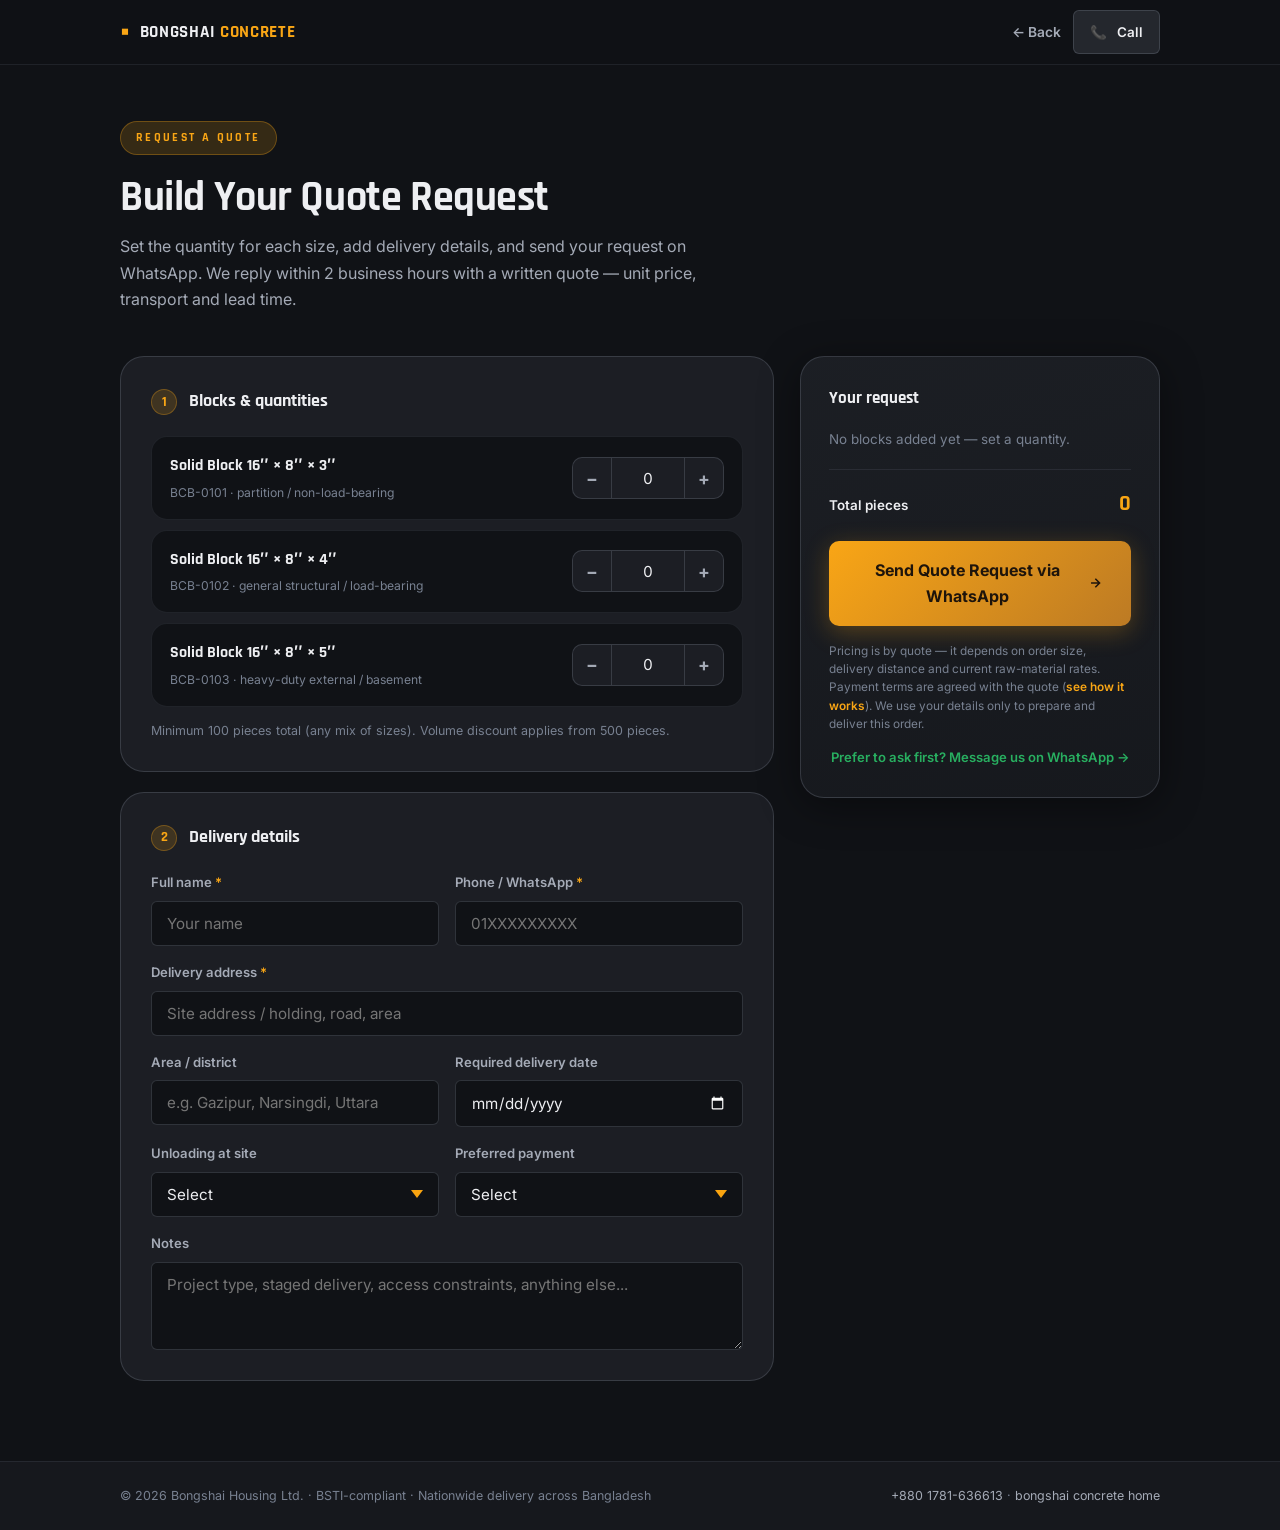
==== commit 604c5620: "feat: remove all pricing — quote-only model - No prices anywhere: product cards show "Price on quote" ====
--- a/checkout.html
+++ b/checkout.html
@@ -3,8 +3,8 @@
 <head>
   <meta charset="UTF-8" />
   <meta name="viewport" content="width=device-width, initial-scale=1.0" />
-  <title>Checkout — Bongshai Concrete Block</title>
-  <meta name="description" content="Build your Bongshai concrete block order at fixed published prices and place it in seconds. Nationwide delivery across Bangladesh." />
+  <title>Request a Quote — Bongshai Concrete Block</title>
+  <meta name="description" content="Build your Bongshai concrete block quote request — set quantities per size, add delivery details, and send it in seconds. Nationwide delivery across Bangladesh." />
   <meta name="robots" content="noindex, follow" />
   <meta name="theme-color" content="#14171c" />
   <link rel="canonical" href="https://blocks.bongshaihousing.com/checkout.html" />
@@ -20,7 +20,7 @@
 </head>
 <body>
 
-  <a href="#co-main" class="skip-link">Skip to checkout</a>
+  <a href="#co-main" class="skip-link">Skip to quote request</a>
 
   <header class="co-header">
     <div class="co-header-inner">
@@ -38,58 +38,52 @@
   <main id="co-main" class="co-main" tabindex="-1">
     <div class="co-wrap">
       <div class="co-head">
-        <span class="section-tag">Checkout</span>
-        <h1>Build &amp; Place Your Order</h1>
-        <p>Fixed, published prices — set your quantities, add delivery details, and place the order on WhatsApp. We confirm stock, transport cost and delivery date within 2 business hours.</p>
+        <span class="section-tag">Request a Quote</span>
+        <h1>Build Your Quote Request</h1>
+        <p>Set the quantity for each size, add delivery details, and send your request on WhatsApp. We reply within 2 business hours with a written quote — unit price, transport and lead time.</p>
       </div>
 
       <div class="co-grid">
         <div class="co-left">
 
           <section class="co-card" aria-labelledby="co-items-h">
-            <h2 id="co-items-h"><span class="co-step">1</span> Your blocks</h2>
+            <h2 id="co-items-h"><span class="co-step">1</span> Blocks &amp; quantities</h2>
             <ul class="co-items" id="co-items">
-              <li class="co-item" data-size="16x8x3" data-price="40.50" data-label="16″ × 8″ × 3″">
+              <li class="co-item" data-size="16x8x3" data-label="16″ × 8″ × 3″">
                 <div class="co-item-info">
                   <span class="co-item-name">Solid Block 16″ × 8″ × 3″</span>
                   <span class="co-item-meta">BCB-0101 · partition / non-load-bearing</span>
                 </div>
-                <span class="co-item-price">৳40.50<span> / pc</span></span>
                 <div class="co-qty" role="group" aria-label="16 by 8 by 3 inch quantity">
                   <button type="button" class="co-qty-btn" data-step="-50" aria-label="Reduce 3-inch quantity by 50">&minus;</button>
                   <input type="number" class="co-qty-input" id="qty-16x8x3" min="0" step="1" value="0" inputmode="numeric" aria-label="16 by 8 by 3 inch block quantity, pieces" />
                   <button type="button" class="co-qty-btn" data-step="50" aria-label="Increase 3-inch quantity by 50">+</button>
                 </div>
-                <span class="co-line-total" id="line-16x8x3">৳0</span>
               </li>
-              <li class="co-item" data-size="16x8x4" data-price="50.50" data-label="16″ × 8″ × 4″">
+              <li class="co-item" data-size="16x8x4" data-label="16″ × 8″ × 4″">
                 <div class="co-item-info">
                   <span class="co-item-name">Solid Block 16″ × 8″ × 4″</span>
                   <span class="co-item-meta">BCB-0102 · general structural / load-bearing</span>
                 </div>
-                <span class="co-item-price">৳50.50<span> / pc</span></span>
                 <div class="co-qty" role="group" aria-label="16 by 8 by 4 inch quantity">
                   <button type="button" class="co-qty-btn" data-step="-50" aria-label="Reduce 4-inch quantity by 50">&minus;</button>
                   <input type="number" class="co-qty-input" id="qty-16x8x4" min="0" step="1" value="0" inputmode="numeric" aria-label="16 by 8 by 4 inch block quantity, pieces" />
                   <button type="button" class="co-qty-btn" data-step="50" aria-label="Increase 4-inch quantity by 50">+</button>
                 </div>
-                <span class="co-line-total" id="line-16x8x4">৳0</span>
               </li>
-              <li class="co-item" data-size="16x8x5" data-price="60.50" data-label="16″ × 8″ × 5″">
+              <li class="co-item" data-size="16x8x5" data-label="16″ × 8″ × 5″">
                 <div class="co-item-info">
                   <span class="co-item-name">Solid Block 16″ × 8″ × 5″</span>
                   <span class="co-item-meta">BCB-0103 · heavy-duty external / basement</span>
                 </div>
-                <span class="co-item-price">৳60.50<span> / pc</span></span>
                 <div class="co-qty" role="group" aria-label="16 by 8 by 5 inch quantity">
                   <button type="button" class="co-qty-btn" data-step="-50" aria-label="Reduce 5-inch quantity by 50">&minus;</button>
                   <input type="number" class="co-qty-input" id="qty-16x8x5" min="0" step="1" value="0" inputmode="numeric" aria-label="16 by 8 by 5 inch block quantity, pieces" />
                   <button type="button" class="co-qty-btn" data-step="50" aria-label="Increase 5-inch quantity by 50">+</button>
                 </div>
-                <span class="co-line-total" id="line-16x8x5">৳0</span>
               </li>
             </ul>
-            <p class="co-hint">Minimum order 100 pieces total (any mix of sizes). Volume discount applies from 500 pieces.</p>
+            <p class="co-hint">Minimum 100 pieces total (any mix of sizes). Volume discount applies from 500 pieces.</p>
           </section>
 
           <section class="co-card" aria-labelledby="co-deliver-h">
@@ -153,24 +147,21 @@
 
         <aside class="co-summary" aria-labelledby="co-sum-h">
           <div class="co-summary-inner">
-            <h2 id="co-sum-h">Order summary</h2>
+            <h2 id="co-sum-h">Your request</h2>
             <ul class="co-sum-lines" id="co-sum-lines" aria-live="polite">
-              <li class="co-sum-empty">No blocks added yet — set a quantity above.</li>
+              <li class="co-sum-empty">No blocks added yet — set a quantity.</li>
             </ul>
             <dl class="co-sum-totals">
-              <div><dt>Total pieces</dt><dd id="co-pieces">0</dd></div>
-              <div class="co-sum-big"><dt>Blocks subtotal</dt><dd id="co-subtotal">৳0</dd></div>
-              <div class="co-sum-muted"><dt>Transport</dt><dd>Quoted by distance</dd></div>
-              <div class="co-sum-muted"><dt>Advance to start (~40%)</dt><dd id="co-advance">৳0</dd></div>
+              <div class="co-sum-big"><dt>Total pieces</dt><dd id="co-pieces">0</dd></div>
             </dl>
             <button type="button" class="btn-submit" id="co-place">
-              <span>Place Order via WhatsApp</span>
+              <span>Send Quote Request via WhatsApp</span>
               <svg width="18" height="18" viewBox="0 0 24 24" fill="none" stroke="currentColor" stroke-width="2.5" aria-hidden="true" focusable="false"><path d="M5 12h14M12 5l7 7-7 7"/></svg>
             </button>
             <p class="co-err" id="co-err" role="alert" hidden></p>
-            <div class="co-success" id="co-success" role="status" hidden>✅ Order sent — check WhatsApp to confirm. We reply within 2 business hours.</div>
-            <p class="co-fine">Per-piece prices are firm; transport is added by delivery distance. A 30–50% advance confirms your production slot — <a href="/#ordering">see full payment terms</a>. We use your details only to confirm and deliver this order.</p>
-            <a class="co-wa-alt" href="https://wa.me/8801781636613?text=Hi%2C%20I%20have%20a%20question%20about%20ordering%20Bongshai%20concrete%20blocks." target="_blank" rel="noopener">Prefer to ask first? Message us on WhatsApp &rarr;</a>
+            <div class="co-success" id="co-success" role="status" hidden>✅ Request sent — check WhatsApp. We reply with a written quote within 2 business hours.</div>
+            <p class="co-fine">Pricing is by quote — it depends on order size, delivery distance and current raw-material rates. Payment terms are agreed with the quote (<a href="/#ordering">see how it works</a>). We use your details only to prepare and deliver this order.</p>
+            <a class="co-wa-alt" href="https://wa.me/8801781636613?text=Hi%2C%20I%20have%20a%20question%20about%20a%20quote%20for%20Bongshai%20concrete%20blocks." target="_blank" rel="noopener">Prefer to ask first? Message us on WhatsApp &rarr;</a>
           </div>
         </aside>
       </div>
@@ -179,7 +170,7 @@
 
   <footer class="co-footer">
     <div class="co-footer-inner">
-      <p>&copy; 2026 Bongshai Housing Ltd. · BSTI-compliant · Fixed pricing · Nationwide delivery across Bangladesh</p>
+      <p>&copy; 2026 Bongshai Housing Ltd. · BSTI-compliant · Nationwide delivery across Bangladesh</p>
       <p><a href="tel:+8801781636613">+880 1781-636613</a> · <a href="/">bongshai concrete home</a></p>
     </div>
   </footer>
--- a/style.css
+++ b/style.css
@@ -391,10 +391,7 @@
 .spec-label { font-size: 0.74rem; color: var(--clr-text-dim); font-weight: 500; flex-shrink: 0; }
 .spec-value { font-size: 0.8rem; color: var(--clr-text-muted); font-weight: 600; text-align: right; }
 .product-price-row { display: flex; align-items: center; justify-content: space-between; gap: 12px; margin-top: auto; padding-top: 16px; border-top: 1px solid var(--clr-border); }
-.price-tag { display: flex; align-items: baseline; gap: 2px; }
-.price-currency { font-size: 1.05rem; font-weight: 700; color: var(--clr-accent); }
-.price-amount { font-family: var(--font-display); font-size: 2rem; font-weight: 700; color: var(--clr-accent); line-height: 1; }
-.price-unit { font-size: 0.76rem; color: var(--clr-text-dim); margin-left: 3px; }
+.price-quote { font-family: var(--font-display); font-size: 0.9rem; font-weight: 700; letter-spacing: 0.04em; text-transform: uppercase; color: var(--clr-text-muted); }
 .btn-product-order {
   background: var(--clr-accent); color: var(--clr-accent-ink); font-size: 0.85rem; font-weight: 700;
   padding: 11px 20px; border-radius: var(--radius-xs);
@@ -540,6 +537,7 @@
 
 .calc-result { margin-top: 34px; padding-top: 32px; border-top: 1px solid var(--clr-border); }
 .result-grid { display: grid; grid-template-columns: repeat(3, 1fr); gap: 16px; margin-bottom: 18px; }
+.result-grid--2 { grid-template-columns: repeat(2, 1fr); max-width: 520px; margin-inline: auto; }
 .result-item { background: var(--clr-bg); border: 1px solid var(--clr-border-2); border-radius: var(--radius-md); padding: 22px; text-align: center; }
 .result-label { display: block; font-size: 0.76rem; color: var(--clr-text-dim); margin-bottom: 8px; font-weight: 600; }
 .result-value { display: block; font-family: var(--font-display); font-size: clamp(1.6rem, 1.2rem + 1.4vw, 2rem); font-weight: 700; color: var(--clr-accent); font-variant-numeric: tabular-nums; }
@@ -710,8 +708,12 @@
 .order-price-list li:first-child { padding-top: 0; }
 .order-price-list li span { font-size: 0.92rem; font-weight: 600; color: var(--clr-text); }
 .order-price-list li span em { font-style: normal; font-weight: 500; font-size: 0.72rem; color: var(--clr-text-dim); margin-left: 6px; letter-spacing: 0.06em; }
-.order-price-list li strong { font-family: var(--font-display); font-size: 1.25rem; font-weight: 700; color: var(--clr-accent); white-space: nowrap; }
-.order-price-list li strong span { font-size: 0.74rem; font-weight: 500; color: var(--clr-text-dim); margin-left: 2px; }
+.order-price-list li strong {
+  font-family: var(--font-display); font-size: 0.72rem; font-weight: 700;
+  letter-spacing: 0.08em; text-transform: uppercase; color: var(--clr-accent);
+  white-space: nowrap; background: var(--clr-accent-glow);
+  border: 1px solid hsla(38,95%,53%,0.26); padding: 3px 10px; border-radius: 100px;
+}
 .order-cta-note { font-size: 0.8rem; color: var(--clr-text-dim); line-height: 1.55; margin: 18px 0 20px; }
 #order-checkout-btn { width: 100%; text-decoration: none; }
 .order-cta-wa {
@@ -878,24 +880,18 @@
 
 .co-items { display: flex; flex-direction: column; gap: 10px; }
 .co-item {
-  display: grid;
-  grid-template-columns: minmax(0,1fr) auto auto;
-  grid-template-areas: "info price qty" "info total qty";
-  gap: 6px 16px; align-items: center;
+  display: flex; align-items: center; justify-content: space-between; gap: 14px;
   background: var(--clr-bg); border: 1px solid var(--clr-border);
   border-radius: var(--radius-md); padding: 16px 18px;
   transition: border-color var(--transition), background var(--transition);
 }
 .co-item--active { border-color: hsla(38,95%,53%,0.45); background: hsla(38,60%,12%,0.28); }
-.co-item-info { grid-area: info; display: flex; flex-direction: column; gap: 3px; min-width: 0; }
+.co-item-info { display: flex; flex-direction: column; gap: 3px; min-width: 0; }
 .co-item-name { font-family: var(--font-display); font-size: 1rem; font-weight: 700; }
 .co-item-meta { font-size: 0.76rem; color: var(--clr-text-dim); }
-.co-item-price { grid-area: price; font-size: 0.9rem; font-weight: 700; color: var(--clr-accent); white-space: nowrap; text-align: right; }
-.co-item-price span { color: var(--clr-text-dim); font-weight: 500; font-size: 0.76rem; }
-.co-line-total { grid-area: total; font-size: 0.86rem; font-weight: 700; color: var(--clr-text); text-align: right; font-variant-numeric: tabular-nums; }
 
 .co-qty {
-  grid-area: qty;
+  flex-shrink: 0;
   display: inline-flex; align-items: center;
   border: 1px solid var(--clr-border-2); border-radius: var(--radius-sm);
   overflow: hidden; background: var(--clr-bg-card);
@@ -985,13 +981,7 @@
   .co-summary-inner { position: sticky; bottom: 0; }
 }
 @media (max-width: 520px) {
-  .co-item {
-    grid-template-columns: 1fr auto;
-    grid-template-areas: "info price" "qty total";
-    gap: 12px;
-  }
-  .co-item-price { text-align: left; }
-  .co-line-total { text-align: right; align-self: center; }
-  .co-qty { justify-self: start; }
+  .co-item { flex-direction: column; align-items: stretch; gap: 12px; }
+  .co-qty { align-self: flex-start; }
   .co-header-inner .logo-text { font-size: 0.95rem; }
 }
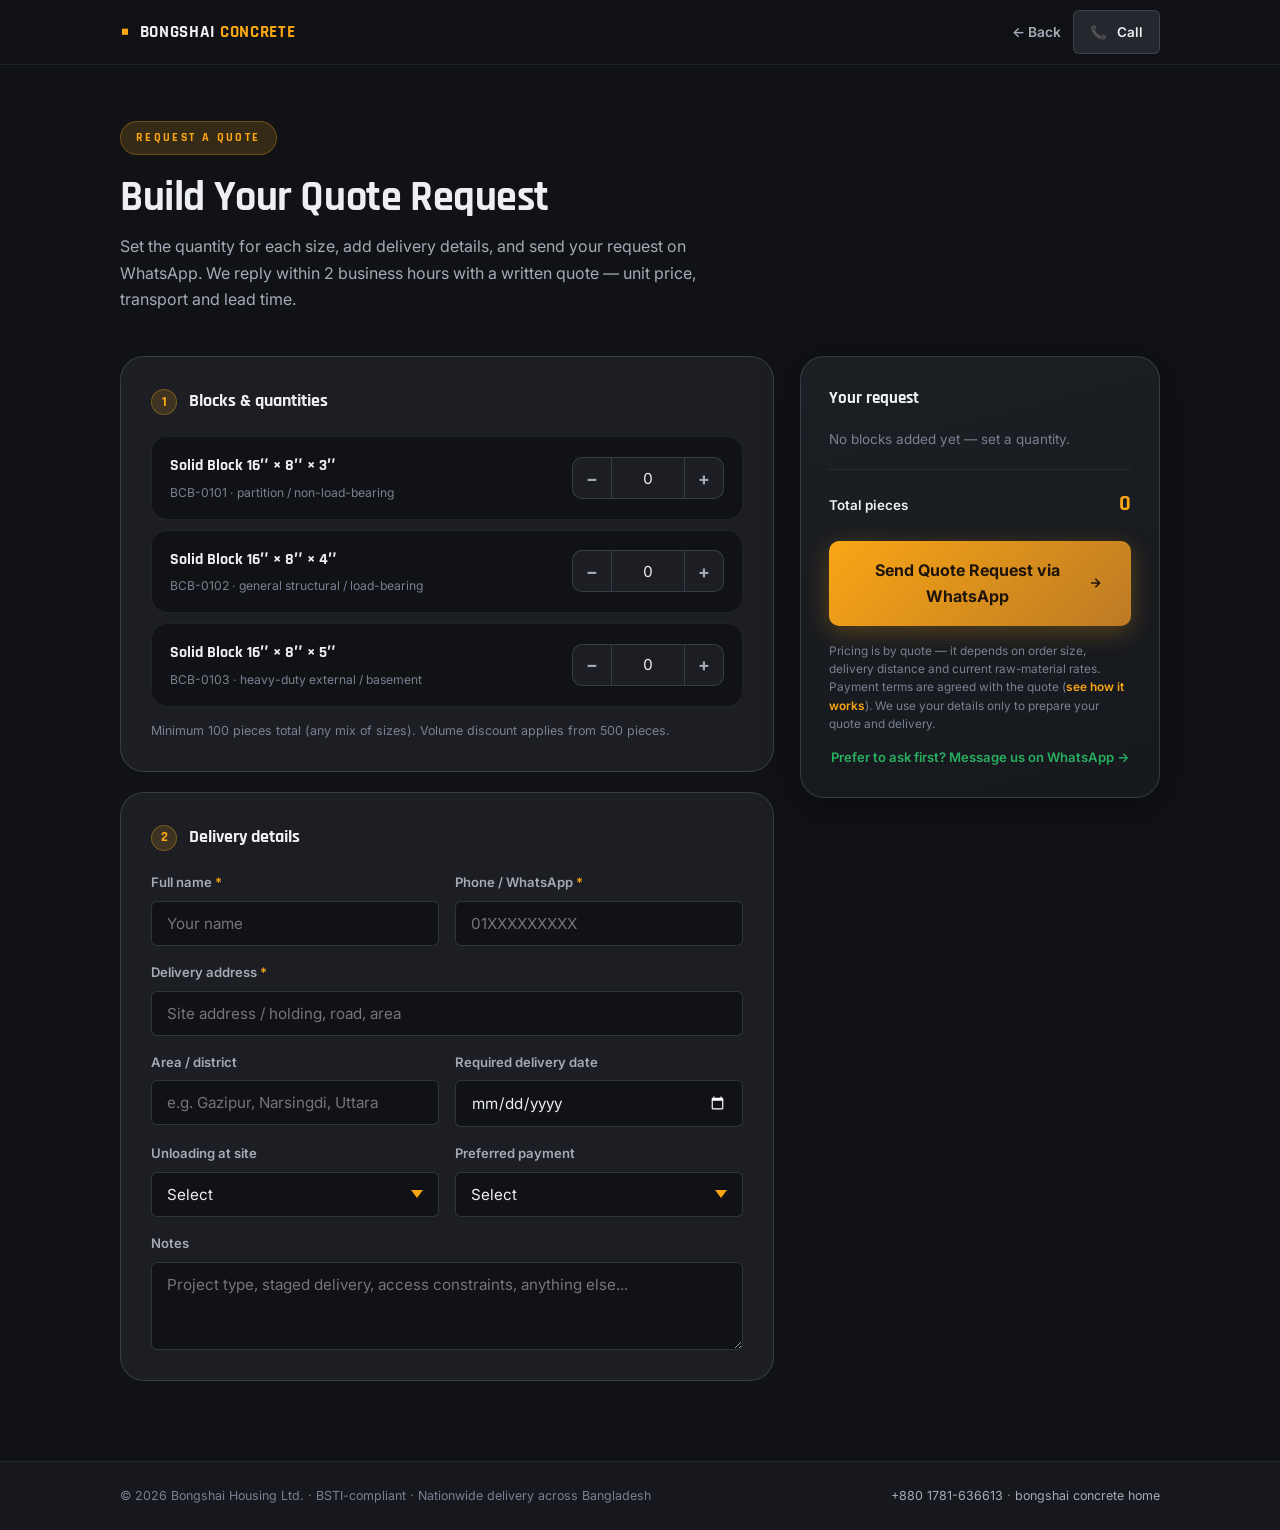
==== commit b59f245a: "polish: finish quote-only pass + reliable deploy - Landing "Place Your Order" CTA -> "Request a Quot" ====
--- a/checkout.html
+++ b/checkout.html
@@ -160,7 +160,7 @@
             </button>
             <p class="co-err" id="co-err" role="alert" hidden></p>
             <div class="co-success" id="co-success" role="status" hidden>✅ Request sent — check WhatsApp. We reply with a written quote within 2 business hours.</div>
-            <p class="co-fine">Pricing is by quote — it depends on order size, delivery distance and current raw-material rates. Payment terms are agreed with the quote (<a href="/#ordering">see how it works</a>). We use your details only to prepare and deliver this order.</p>
+            <p class="co-fine">Pricing is by quote — it depends on order size, delivery distance and current raw-material rates. Payment terms are agreed with the quote (<a href="/#ordering">see how it works</a>). We use your details only to prepare your quote and delivery.</p>
             <a class="co-wa-alt" href="https://wa.me/8801781636613?text=Hi%2C%20I%20have%20a%20question%20about%20a%20quote%20for%20Bongshai%20concrete%20blocks." target="_blank" rel="noopener">Prefer to ask first? Message us on WhatsApp &rarr;</a>
           </div>
         </aside>
--- a/style.css
+++ b/style.css
@@ -943,7 +943,6 @@
 .co-sum-totals dd { font-size: 0.9rem; font-weight: 700; font-variant-numeric: tabular-nums; }
 .co-sum-big dt { color: var(--clr-text); font-weight: 600; }
 .co-sum-big dd { font-family: var(--font-display); font-size: 1.4rem; color: var(--clr-accent); }
-.co-sum-muted dt, .co-sum-muted dd { color: var(--clr-text-dim); font-weight: 500; font-size: 0.8rem; }
 
 #co-place { width: 100%; }
 .co-err {
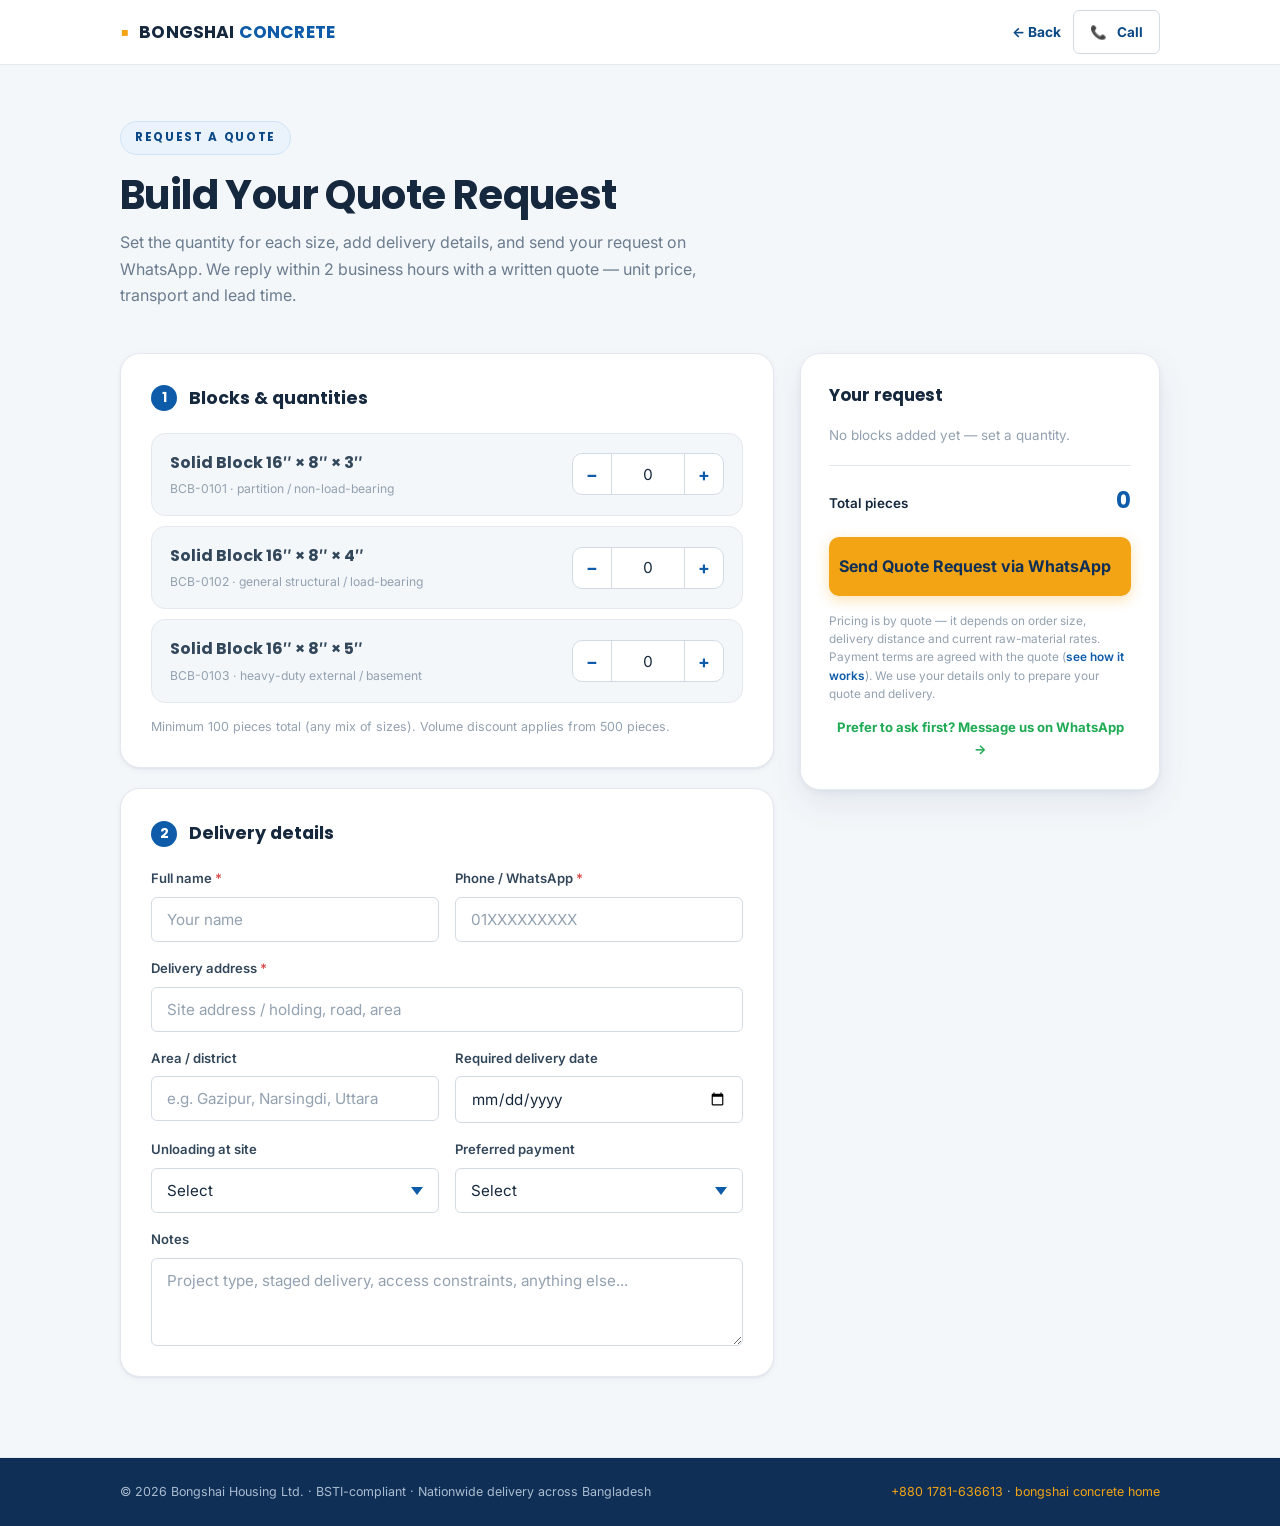
==== commit e5dfd526: "redesign: light professional theme (navy · corporate blue · gold) - Full stylesheet rewrite: white/l" ====
--- a/checkout.html
+++ b/checkout.html
@@ -6,7 +6,7 @@
   <title>Request a Quote — Bongshai Concrete Block</title>
   <meta name="description" content="Build your Bongshai concrete block quote request — set quantities per size, add delivery details, and send it in seconds. Nationwide delivery across Bangladesh." />
   <meta name="robots" content="noindex, follow" />
-  <meta name="theme-color" content="#14171c" />
+  <meta name="theme-color" content="#0d5ba9" />
   <link rel="canonical" href="https://blocks.bongshaihousing.com/checkout.html" />
 
   <link rel="icon" href="/assets/icon.svg" type="image/svg+xml" />
@@ -15,7 +15,7 @@
 
   <link rel="preconnect" href="https://fonts.googleapis.com" />
   <link rel="preconnect" href="https://fonts.gstatic.com" crossorigin />
-  <link href="https://fonts.googleapis.com/css2?family=Inter:wght@400;500;600;700;800;900&family=Rajdhani:wght@600;700&display=swap" rel="stylesheet" />
+  <link href="https://fonts.googleapis.com/css2?family=Inter:wght@400;500;600;700;800&family=Poppins:wght@600;700&display=swap" rel="stylesheet" />
   <link rel="stylesheet" href="style.css" />
 </head>
 <body>
--- a/style.css
+++ b/style.css
@@ -1,71 +1,72 @@
 /* ==========================================================================
    BONGSHAI CONCRETE BLOCK
-   Industrial-premium landing page — design system + components
-   Dark theme, committed single look. Amber = strength / safety signal.
+   Light, professional corporate design — navy ink · corporate blue · gold CTA
    ========================================================================== */
 
-/* ---- RESET & BASE ------------------------------------------------------- */
 *, *::before, *::after { box-sizing: border-box; margin: 0; padding: 0; }
 
 :root {
-  color-scheme: dark;
+  color-scheme: light;
 
   /* Surfaces */
-  --clr-bg:          hsl(220, 16%, 7.5%);
-  --clr-bg-2:        hsl(220, 14%, 10%);
-  --clr-bg-card:     hsl(220, 13%, 12.5%);
-  --clr-bg-card-2:   hsl(220, 11%, 16%);
+  --clr-bg:          #ffffff;
+  --clr-bg-alt:      #f4f7fa;
+  --clr-bg-soft:     #eef3f8;
+  --clr-surface:     #ffffff;
+  --clr-navy:        #0f2f56;
+  --clr-navy-2:      #14395f;
 
   /* Brand */
-  --clr-accent:      hsl(38, 95%, 53%);
-  --clr-accent-2:    hsl(45, 96%, 62%);
-  --clr-accent-dim:  hsl(34, 68%, 44%);
-  --clr-accent-ink:  hsl(30, 45%, 8%);
-  --clr-accent-glow: hsla(38, 95%, 53%, 0.16);
+  --clr-primary:     #0d5ba9;
+  --clr-primary-700: #0a4886;
+  --clr-primary-50:  #eaf3fc;
+  --clr-accent:      #f2a415;
+  --clr-accent-600:  #d98f0a;
+  --clr-accent-50:   #fdf3e0;
 
   /* Semantic */
-  --clr-green:       hsl(148, 58%, 52%);
-  --clr-red:         hsl(2, 78%, 62%);
-  --clr-amber-warn:  hsl(42, 90%, 60%);
+  --clr-green:       #1a9e5f;
+  --clr-green-50:    #e6f6ee;
+  --clr-red:         #d94b4b;
+  --clr-amber-warn:  #e0972a;
 
   /* Text */
-  --clr-text:        hsl(220, 14%, 94%);
-  --clr-text-muted:  hsl(220, 11%, 68%);
-  --clr-text-dim:    hsl(220, 10%, 52%);
+  --clr-ink:         #16283d;
+  --clr-text:        #33475b;
+  --clr-muted:       #6b7c8f;
+  --clr-faint:       #93a1b0;
 
   /* Lines */
-  --clr-border:      hsla(220, 14%, 60%, 0.13);
-  --clr-border-2:    hsla(220, 14%, 62%, 0.24);
-  --clr-wa:          hsl(145, 63%, 42%);
+  --clr-border:      #e3e9ef;
+  --clr-border-2:    #d2dbe4;
+
+  --clr-wa:          #1faa54;
 
   /* Radii */
   --radius-xs:       6px;
   --radius-sm:       10px;
-  --radius-md:       16px;
-  --radius-lg:       24px;
-  --radius-xl:       32px;
+  --radius-md:       14px;
+  --radius-lg:       20px;
+  --radius-xl:       28px;
 
   /* Elevation */
-  --shadow-sm:       0 2px 12px hsla(0,0%,0%,0.35);
-  --shadow-card:     0 8px 40px hsla(0,0%,0%,0.42);
-  --shadow-lg:       0 24px 70px hsla(0,0%,0%,0.55);
-  --shadow-glow:     0 0 64px hsla(38,95%,53%,0.16);
+  --shadow-sm:       0 1px 2px rgba(15,47,86,0.06), 0 2px 6px rgba(15,47,86,0.05);
+  --shadow-card:     0 2px 6px rgba(15,47,86,0.06), 0 14px 34px rgba(15,47,86,0.08);
+  --shadow-lg:       0 10px 24px rgba(15,47,86,0.10), 0 30px 60px rgba(15,47,86,0.10);
 
   /* Type */
   --font-main:       'Inter', -apple-system, BlinkMacSystemFont, 'Segoe UI', Roboto, sans-serif;
-  --font-display:    'Rajdhani', 'Inter', -apple-system, sans-serif;
-
-  /* Motion */
+  --font-display:    'Poppins', 'Inter', -apple-system, sans-serif;
+
   --ease:            cubic-bezier(0.22, 1, 0.36, 1);
-  --transition:      0.24s var(--ease);
-
-  /* Layout */
-  --max-w:           1240px;
+  --transition:      0.22s var(--ease);
+
+  --max-w:           1220px;
   --max-w-text:      760px;
   --gutter:          clamp(20px, 5vw, 40px);
 }
 
-html { -webkit-text-size-adjust: 100%; font-size: 100%; scroll-behavior: smooth; scroll-padding-top: 84px; }
+html { -webkit-text-size-adjust: 100%; scroll-behavior: smooth; scroll-padding-top: 84px; }
 
 body {
   font-family: var(--font-main);
@@ -82,153 +83,114 @@
 button { cursor: pointer; border: none; background: none; font: inherit; color: inherit; }
 address { font-style: normal; }
 ul { list-style: none; }
-h1, h2, h3, h4 { text-wrap: balance; }
+strong, b { color: var(--clr-ink); }
+h1, h2, h3, h4 { color: var(--clr-ink); text-wrap: balance; }
 p { text-wrap: pretty; }
 :target { scroll-margin-top: 90px; }
 
-/* ---- ACCESSIBILITY HELPERS ------------------------------------------- */
+/* ---- A11Y HELPERS --------------------------------------------------- */
 .visually-hidden {
-  position: absolute !important;
-  width: 1px; height: 1px;
-  padding: 0; margin: -1px;
-  overflow: hidden; clip: rect(0 0 0 0); clip-path: inset(50%);
-  white-space: nowrap; border: 0;
-}
-
+  position: absolute !important; width: 1px; height: 1px;
+  padding: 0; margin: -1px; overflow: hidden;
+  clip: rect(0 0 0 0); clip-path: inset(50%); white-space: nowrap; border: 0;
+}
 .skip-link {
   position: fixed; top: 10px; left: 10px; z-index: 2000;
-  background: var(--clr-accent); color: var(--clr-accent-ink);
-  font-weight: 700; font-size: 0.9rem;
+  background: var(--clr-primary); color: #fff; font-weight: 700; font-size: 0.9rem;
   padding: 12px 20px; border-radius: var(--radius-sm);
-  transform: translateY(-160%);
-  transition: transform var(--transition);
-}
-.skip-link:focus-visible { transform: translateY(0); outline: 2px solid #fff; outline-offset: 2px; }
-#main:focus { outline: none; }
-
-:focus-visible {
-  outline: 2px solid var(--clr-accent-2);
-  outline-offset: 3px;
-  border-radius: 3px;
-}
-.hero-img, .product-img { outline-offset: 4px; }
-
-/* ---- LAYOUT UTILITIES ------------------------------------------------ */
+  transform: translateY(-160%); transition: transform var(--transition);
+}
+.skip-link:focus-visible { transform: translateY(0); outline: 2px solid var(--clr-accent); outline-offset: 2px; }
+:focus-visible { outline: 2px solid var(--clr-primary); outline-offset: 3px; border-radius: 3px; }
+#main:focus, #co-main:focus { outline: none; }
+
+/* ---- LAYOUT ------------------------------------------------------- */
 .container { max-width: var(--max-w); margin: 0 auto; padding-inline: var(--gutter); }
-.section { padding-block: clamp(64px, 9vw, 112px); position: relative; }
-
-.gradient-text {
-  background: linear-gradient(103deg, var(--clr-accent), var(--clr-accent-2));
-  -webkit-background-clip: text;
-  background-clip: text;
-  -webkit-text-fill-color: transparent;
-  color: transparent;
-}
+.section { padding-block: clamp(60px, 8vw, 104px); position: relative; }
+
+.gradient-text { color: var(--clr-primary); }
 
 .section-tag {
   display: inline-flex; align-items: center; gap: 8px;
   font-family: var(--font-display);
-  font-size: 0.74rem;
-  font-weight: 700;
-  letter-spacing: 0.2em;
-  text-transform: uppercase;
-  color: var(--clr-accent);
-  background: var(--clr-accent-glow);
-  border: 1px solid hsla(38,95%,53%,0.3);
-  padding: 6px 15px;
-  border-radius: 100px;
-  margin-bottom: 20px;
-}
-.section-header { text-align: center; max-width: var(--max-w-text); margin: 0 auto clamp(44px, 6vw, 68px); }
+  font-size: 0.74rem; font-weight: 700; letter-spacing: 0.14em; text-transform: uppercase;
+  color: var(--clr-primary-700);
+  background: var(--clr-primary-50);
+  border: 1px solid #cfe3f7;
+  padding: 6px 14px; border-radius: 100px; margin-bottom: 18px;
+}
+.section-header { text-align: center; max-width: var(--max-w-text); margin: 0 auto clamp(40px, 6vw, 64px); }
 .section-title {
   font-family: var(--font-display);
-  font-size: clamp(1.9rem, 1.1rem + 2.7vw, 2.9rem);
-  font-weight: 700;
-  line-height: 1.12;
-  letter-spacing: -0.01em;
-  color: var(--clr-text);
-  margin-bottom: 16px;
-}
-.section-desc { color: var(--clr-text-muted); font-size: clamp(1rem, 0.96rem + 0.2vw, 1.1rem); line-height: 1.7; }
-
-/* ---- BUTTONS -------------------------------------------------------- */
+  font-size: clamp(1.85rem, 1.1rem + 2.6vw, 2.75rem);
+  font-weight: 700; line-height: 1.15; letter-spacing: -0.015em;
+  margin-bottom: 14px;
+}
+.section-desc { color: var(--clr-muted); font-size: clamp(1rem, 0.96rem + 0.25vw, 1.1rem); line-height: 1.7; }
+
+/* ---- BUTTONS ---------------------------------------------------- */
 .btn-primary, .btn-whatsapp, .btn-calc, .btn-submit, .btn-product-order,
 .btn-nav-call, .btn-nav-wa {
   display: inline-flex; align-items: center; justify-content: center; gap: 10px;
-  font-weight: 700;
+  font-weight: 700; text-align: center; white-space: nowrap;
   border-radius: var(--radius-sm);
   transition: transform var(--transition), box-shadow var(--transition), background var(--transition), color var(--transition), border-color var(--transition);
-  text-align: center;
-}
-
+}
 .btn-primary {
-  background: linear-gradient(135deg, var(--clr-accent), var(--clr-accent-dim));
-  color: var(--clr-accent-ink);
-  font-size: 0.98rem;
-  padding: 15px 30px;
-  box-shadow: 0 6px 24px hsla(38,95%,53%,0.28);
-}
-.btn-primary:hover { transform: translateY(-2px); box-shadow: 0 12px 34px hsla(38,95%,53%,0.44); }
+  background: var(--clr-accent); color: var(--clr-navy);
+  font-size: 0.98rem; padding: 15px 30px;
+  box-shadow: 0 4px 14px rgba(242,164,21,0.32);
+}
+.btn-primary:hover { background: var(--clr-accent-600); transform: translateY(-2px); box-shadow: 0 10px 24px rgba(242,164,21,0.4); }
 .btn-primary svg { transition: transform var(--transition); }
 .btn-primary:hover svg { transform: translateX(4px); }
 
 .btn-whatsapp {
-  background: var(--clr-bg-card);
-  color: var(--clr-text);
-  font-size: 0.98rem;
-  font-weight: 600;
-  padding: 15px 26px;
-  border: 1px solid var(--clr-border-2);
-}
-.btn-whatsapp:hover { background: hsla(145,63%,42%,0.14); border-color: var(--clr-wa); color: hsl(145,60%,62%); transform: translateY(-2px); }
-
-/* ---- NAV ---------------------------------------------------------- */
+  background: #fff; color: var(--clr-primary-700); font-weight: 600; font-size: 0.98rem;
+  padding: 14px 26px; border: 1.5px solid var(--clr-border-2);
+}
+.btn-whatsapp:hover { border-color: var(--clr-wa); color: var(--clr-wa); background: var(--clr-green-50); transform: translateY(-2px); }
+
+/* ---- NAV ------------------------------------------------------ */
 .nav-bar {
   position: fixed; inset: 0 0 auto 0; z-index: 1000;
-  background: hsla(220,16%,7.5%,0.72);
-  backdrop-filter: blur(18px) saturate(150%);
-  -webkit-backdrop-filter: blur(18px) saturate(150%);
+  background: rgba(255,255,255,0.92);
+  backdrop-filter: blur(12px) saturate(160%);
+  -webkit-backdrop-filter: blur(12px) saturate(160%);
   border-bottom: 1px solid transparent;
-  transition: background var(--transition), border-color var(--transition), box-shadow var(--transition);
-}
-.nav-bar.scrolled {
-  background: hsla(220,16%,7%,0.9);
-  border-bottom-color: var(--clr-border);
-  box-shadow: 0 8px 30px hsla(0,0%,0%,0.4);
-}
+  transition: box-shadow var(--transition), border-color var(--transition), background var(--transition);
+}
+.nav-bar.scrolled { background: #fff; border-bottom-color: var(--clr-border); box-shadow: 0 4px 20px rgba(15,47,86,0.07); }
 .nav-inner {
   max-width: var(--max-w); margin: 0 auto; padding-inline: var(--gutter);
-  height: 72px; display: flex; align-items: center; gap: clamp(16px, 3vw, 36px);
+  height: 72px; display: flex; align-items: center; gap: clamp(14px, 3vw, 34px);
 }
 .nav-logo {
   display: flex; align-items: center; gap: 9px;
   font-family: var(--font-display); font-weight: 700; font-size: 1.08rem;
-  letter-spacing: 0.04em; flex-shrink: 0; color: var(--clr-text);
-}
-.logo-icon { color: var(--clr-accent); font-size: 1.35rem; line-height: 1; }
-.logo-text em { color: var(--clr-accent); font-style: normal; }
+  letter-spacing: 0.01em; flex-shrink: 0; color: var(--clr-ink);
+}
+.logo-icon { color: var(--clr-accent); font-size: 1.3rem; line-height: 1; }
+.logo-text em { color: var(--clr-primary); font-style: normal; }
 
 .nav-links { display: flex; align-items: center; gap: 2px; flex: 1; }
 .nav-links a {
-  font-size: 0.9rem; font-weight: 500; color: var(--clr-text-muted);
-  padding: 8px 14px; border-radius: 8px;
+  font-size: 0.9rem; font-weight: 600; color: var(--clr-text);
+  padding: 8px 13px; border-radius: 8px;
   transition: background var(--transition), color var(--transition);
 }
-.nav-links a:hover { background: var(--clr-bg-card); color: var(--clr-text); }
-.nav-links a.active { color: var(--clr-accent); background: var(--clr-accent-glow); }
+.nav-links a:hover { background: var(--clr-primary-50); color: var(--clr-primary-700); }
+.nav-links a.active { color: var(--clr-primary-700); background: var(--clr-primary-50); }
 
 .nav-cta-group { display: flex; gap: 10px; align-items: center; }
-.btn-nav-call, .btn-nav-wa {
-  font-size: 0.84rem; font-weight: 600; padding: 10px 16px; border-radius: var(--radius-xs);
-  white-space: nowrap;
-}
-.btn-nav-call { background: var(--clr-bg-card-2); color: var(--clr-text); border: 1px solid var(--clr-border-2); }
-.btn-nav-call:hover { background: var(--clr-bg-card); color: var(--clr-accent); }
+.btn-nav-call, .btn-nav-wa { font-size: 0.84rem; font-weight: 700; padding: 10px 16px; border-radius: var(--radius-xs); }
+.btn-nav-call { background: #fff; color: var(--clr-primary-700); border: 1.5px solid var(--clr-border-2); }
+.btn-nav-call:hover { border-color: var(--clr-primary); background: var(--clr-primary-50); }
 .btn-nav-wa { background: var(--clr-wa); color: #fff; }
-.btn-nav-wa:hover { background: hsl(145,63%,36%); transform: translateY(-1px); }
+.btn-nav-wa:hover { background: #178f46; transform: translateY(-1px); }
 
 .hamburger { display: none; flex-direction: column; gap: 5px; padding: 10px; margin-left: auto; }
-.hamburger span { width: 22px; height: 2px; background: var(--clr-text); border-radius: 2px; transition: transform var(--transition), opacity var(--transition); }
+.hamburger span { width: 22px; height: 2px; background: var(--clr-ink); border-radius: 2px; transition: transform var(--transition), opacity var(--transition); }
 .hamburger.open span:nth-child(1) { transform: translateY(7px) rotate(45deg); }
 .hamburger.open span:nth-child(2) { opacity: 0; }
 .hamburger.open span:nth-child(3) { transform: translateY(-7px) rotate(-45deg); }
@@ -236,545 +198,489 @@
 .mobile-menu {
   display: flex; flex-direction: column; gap: 2px;
   padding: 12px var(--gutter) 20px;
-  border-top: 1px solid var(--clr-border);
-  background: hsla(220,16%,7%,0.98);
+  border-top: 1px solid var(--clr-border); background: #fff;
+  box-shadow: 0 20px 30px rgba(15,47,86,0.08);
 }
 .mobile-menu[hidden] { display: none; }
-.mobile-menu a { padding: 13px 14px; border-radius: var(--radius-xs); color: var(--clr-text-muted); font-weight: 500; }
-.mobile-menu a:hover { background: var(--clr-bg-card); color: var(--clr-text); }
-.mobile-call { color: var(--clr-accent) !important; font-weight: 700 !important; margin-top: 6px; border-top: 1px solid var(--clr-border); padding-top: 16px !important; }
-
-/* ---- HERO -------------------------------------------------------- */
+.mobile-menu a { padding: 13px 14px; border-radius: var(--radius-xs); color: var(--clr-text); font-weight: 600; }
+.mobile-menu a:hover { background: var(--clr-primary-50); color: var(--clr-primary-700); }
+.mobile-call { color: var(--clr-primary-700) !important; font-weight: 700 !important; margin-top: 6px; border-top: 1px solid var(--clr-border); padding-top: 16px !important; }
+
+/* ---- HERO --------------------------------------------------- */
 .hero {
-  min-height: 100svh; padding-top: 72px;
+  min-height: calc(100svh - 20px); padding-top: 96px;
   display: grid; grid-template-columns: 1.05fr 0.95fr;
-  align-items: center; gap: clamp(36px, 6vw, 72px);
+  align-items: center; gap: clamp(32px, 6vw, 68px);
   max-width: var(--max-w); margin: 0 auto; padding-inline: var(--gutter);
   position: relative;
 }
 .hero-bg-overlay {
-  position: fixed; inset: 0; z-index: -1;
+  position: absolute; inset: 0 0 0 50%; z-index: -1;
+  width: 100vw; margin-left: -50vw;
   background:
-    radial-gradient(46rem 46rem at 78% 34%, hsla(38,80%,32%,0.09), transparent 68%),
-    radial-gradient(40rem 52rem at 12% 88%, hsla(220,64%,24%,0.14), transparent 70%),
-    var(--clr-bg);
-}
-.hero-content { display: flex; flex-direction: column; gap: 22px; z-index: 1; }
+    radial-gradient(42rem 42rem at 82% 12%, rgba(13,91,169,0.07), transparent 70%),
+    linear-gradient(180deg, var(--clr-primary-50) 0%, #fff 62%);
+}
+.hero-bg-overlay::after {
+  content: ""; position: absolute; inset: 0;
+  background-image:
+    linear-gradient(rgba(13,91,169,0.05) 1px, transparent 1px),
+    linear-gradient(90deg, rgba(13,91,169,0.05) 1px, transparent 1px);
+  background-size: 44px 44px;
+  -webkit-mask-image: linear-gradient(180deg, #000 0%, transparent 55%);
+  mask-image: linear-gradient(180deg, #000 0%, transparent 55%);
+}
+.hero-content { display: flex; flex-direction: column; gap: 20px; z-index: 1; }
 
 .hero-answer-first {
-  font-size: 0.82rem; color: var(--clr-text-dim); line-height: 1.65;
-  border-left: 2px solid var(--clr-accent-dim); padding-left: 14px;
-  max-width: 520px;
+  font-size: 0.82rem; color: var(--clr-muted); line-height: 1.6;
+  border-left: 3px solid var(--clr-accent); padding-left: 14px; max-width: 520px;
 }
 .hero-badge {
   display: inline-flex; align-items: center; gap: 9px;
-  font-size: 0.73rem; font-weight: 600; letter-spacing: 0.12em; text-transform: uppercase;
-  color: var(--clr-accent); background: var(--clr-accent-glow);
-  border: 1px solid hsla(38,95%,53%,0.3); padding: 8px 16px; border-radius: 100px;
-  width: fit-content;
-}
-.badge-dot { width: 7px; height: 7px; background: var(--clr-accent); border-radius: 50%; animation: pulse-dot 2.4s var(--ease) infinite; }
-@keyframes pulse-dot { 0%,100% { opacity: 1; transform: scale(1); box-shadow: 0 0 0 0 hsla(38,95%,53%,0.5); } 50% { opacity: 0.7; transform: scale(1.25); box-shadow: 0 0 0 6px hsla(38,95%,53%,0); } }
+  font-size: 0.73rem; font-weight: 700; letter-spacing: 0.1em; text-transform: uppercase;
+  color: var(--clr-primary-700); background: var(--clr-primary-50);
+  border: 1px solid #cfe3f7; padding: 8px 16px; border-radius: 100px; width: fit-content;
+}
+.badge-dot { width: 7px; height: 7px; background: var(--clr-green); border-radius: 50%; animation: pulse-dot 2.4s var(--ease) infinite; }
+@keyframes pulse-dot { 0%,100% { opacity: 1; transform: scale(1); box-shadow: 0 0 0 0 rgba(26,158,95,0.4); } 50% { opacity: 0.75; transform: scale(1.2); box-shadow: 0 0 0 6px rgba(26,158,95,0); } }
 
 .hero-headline {
   font-family: var(--font-display);
-  font-size: clamp(2.5rem, 1.4rem + 4.6vw, 4.4rem);
-  font-weight: 700; line-height: 1.03; letter-spacing: -0.015em;
-  color: var(--clr-text);
-}
-.hero-sub { font-size: clamp(1rem, 0.96rem + 0.4vw, 1.15rem); color: var(--clr-text-muted); max-width: 480px; line-height: 1.7; }
+  font-size: clamp(2.4rem, 1.4rem + 4.4vw, 4.1rem);
+  font-weight: 700; line-height: 1.05; letter-spacing: -0.02em; color: var(--clr-ink);
+}
+.hero-sub { font-size: clamp(1rem, 0.96rem + 0.4vw, 1.14rem); color: var(--clr-muted); max-width: 480px; line-height: 1.7; }
 
 .hero-stats {
-  display: flex; align-items: center; gap: clamp(14px, 3vw, 24px);
-  background: linear-gradient(160deg, var(--clr-bg-card), var(--clr-bg-2));
-  border: 1px solid var(--clr-border-2);
+  display: flex; align-items: center; gap: clamp(14px, 3vw, 26px);
+  background: #fff; border: 1px solid var(--clr-border);
   border-radius: var(--radius-md); padding: 18px 24px; width: fit-content;
+  box-shadow: var(--shadow-sm);
 }
 .stat-pill { display: flex; flex-direction: column; gap: 3px; }
-.stat-pill strong { font-family: var(--font-display); font-size: 1.35rem; font-weight: 700; color: var(--clr-accent); }
-.stat-pill span { font-size: 0.72rem; color: var(--clr-text-muted); font-weight: 500; letter-spacing: 0.02em; }
+.stat-pill strong { font-family: var(--font-display); font-size: 1.32rem; font-weight: 700; color: var(--clr-primary); }
+.stat-pill span { font-size: 0.72rem; color: var(--clr-muted); font-weight: 500; }
 .stat-divider { width: 1px; align-self: stretch; background: var(--clr-border-2); }
 .hero-actions { display: flex; gap: 14px; flex-wrap: wrap; margin-top: 4px; }
 
 .hero-image-wrap { position: relative; }
 .hero-img-glow {
-  position: absolute; inset: -8% -8% -12% -8%; z-index: -1;
-  background: radial-gradient(ellipse at 60% 40%, hsla(38,80%,42%,0.16), transparent 68%);
-  filter: blur(28px);
+  position: absolute; right: -14px; bottom: -14px; width: 64%; height: 64%; z-index: -1;
+  background: repeating-linear-gradient(45deg, var(--clr-accent) 0 2px, transparent 2px 12px);
+  opacity: 0.5; border-radius: var(--radius-lg);
 }
 .hero-img {
-  width: 100%; aspect-ratio: 1200 / 670; object-fit: cover;
-  border-radius: var(--radius-lg); border: 1px solid var(--clr-border-2);
+  width: 100%; aspect-ratio: 1200 / 675; object-fit: cover;
+  border-radius: var(--radius-lg); border: 5px solid #fff;
   box-shadow: var(--shadow-lg);
 }
 .hero-floating-card {
   position: absolute; bottom: -22px; left: -18px;
-  background: hsla(220,13%,12.5%,0.92);
-  border: 1px solid var(--clr-border-2);
+  background: #fff; border: 1px solid var(--clr-border);
   border-radius: var(--radius-md); padding: 13px 18px;
   display: flex; align-items: center; gap: 12px;
   box-shadow: var(--shadow-card);
-  backdrop-filter: blur(8px); -webkit-backdrop-filter: blur(8px);
   animation: float-card 5s var(--ease) infinite;
 }
 @keyframes float-card { 0%,100% { transform: translateY(0); } 50% { transform: translateY(-7px); } }
 .fc-icon { font-size: 1.5rem; }
 .fc-text { display: flex; flex-direction: column; gap: 2px; }
-.fc-text strong { font-size: 0.85rem; font-weight: 700; }
-.fc-text span { font-size: 0.72rem; color: var(--clr-text-muted); }
+.fc-text strong { font-size: 0.85rem; font-weight: 700; color: var(--clr-ink); }
+.fc-text span { font-size: 0.72rem; color: var(--clr-muted); }
 
 .hero-scroll-hint {
-  position: absolute; bottom: 28px; left: 50%; transform: translateX(-50%);
+  position: absolute; bottom: 24px; left: 50%; transform: translateX(-50%);
   display: flex; flex-direction: column; align-items: center; gap: 8px;
-  color: var(--clr-text-dim); font-size: 0.68rem; letter-spacing: 0.14em; text-transform: uppercase;
+  color: var(--clr-faint); font-size: 0.68rem; letter-spacing: 0.14em; text-transform: uppercase;
 }
 .scroll-arrow {
-  width: 18px; height: 18px;
+  width: 16px; height: 16px;
   border-right: 2px solid currentColor; border-bottom: 2px solid currentColor;
   transform: rotate(45deg); animation: scroll-bounce 1.9s var(--ease) infinite;
 }
-@keyframes scroll-bounce { 0%,100% { transform: rotate(45deg) translate(0,0); opacity: 0.5; } 50% { transform: rotate(45deg) translate(4px,4px); opacity: 1; } }
-
-/* ---- TRUST BAR -------------------------------------------------- */
-.trust-bar {
-  background: var(--clr-bg-2);
-  border-block: 1px solid var(--clr-border);
-  padding-block: 16px;
-}
+@keyframes scroll-bounce { 0%,100% { transform: rotate(45deg) translate(0,0); opacity: 0.4; } 50% { transform: rotate(45deg) translate(4px,4px); opacity: 1; } }
+
+/* ---- TRUST BAR ------------------------------------------- */
+.trust-bar { background: var(--clr-navy); padding-block: 16px; }
 .trust-bar-inner {
   max-width: var(--max-w); margin: 0 auto; padding-inline: var(--gutter);
   display: flex; align-items: center; justify-content: center;
-  gap: clamp(12px, 2.4vw, 22px); flex-wrap: wrap;
-}
-.trust-item { display: flex; align-items: center; gap: 8px; font-size: 0.82rem; font-weight: 600; color: var(--clr-text-muted); white-space: nowrap; }
+  gap: clamp(12px, 2.4vw, 24px); flex-wrap: wrap;
+}
+.trust-item { display: flex; align-items: center; gap: 8px; font-size: 0.82rem; font-weight: 600; color: #dbe6f2; white-space: nowrap; }
 .trust-icon { font-size: 1rem; }
-.trust-sep { color: var(--clr-border-2); }
-
-/* ---- PRODUCTS ------------------------------------------------- */
-.products-section { background: var(--clr-bg-2); }
+.trust-sep { color: rgba(255,255,255,0.25); }
+
+/* ---- PRODUCTS ------------------------------------------ */
+.products-section { background: var(--clr-bg-alt); }
 .products-grid { display: grid; grid-template-columns: repeat(3, 1fr); gap: clamp(20px, 2.4vw, 30px); align-items: stretch; }
 
 .product-card {
-  background: var(--clr-bg-card); border: 1px solid var(--clr-border);
+  background: #fff; border: 1px solid var(--clr-border);
   border-radius: var(--radius-lg); overflow: hidden; position: relative;
+  box-shadow: var(--shadow-sm);
   transition: transform var(--transition), box-shadow var(--transition), border-color var(--transition);
 }
-.product-card:hover { transform: translateY(-6px); box-shadow: var(--shadow-lg); border-color: var(--clr-border-2); }
+.product-card:hover { transform: translateY(-5px); box-shadow: var(--shadow-lg); border-color: #cfe0f1; }
 .product-card--featured {
-  border-color: hsla(38,95%,53%,0.4);
-  background: linear-gradient(165deg, var(--clr-bg-card), hsla(38,46%,14%,0.34));
-  box-shadow: 0 0 0 1px hsla(38,95%,53%,0.16), var(--shadow-card);
-}
-.product-card--featured:hover { border-color: var(--clr-accent); box-shadow: var(--shadow-glow), var(--shadow-lg); }
+  border-color: var(--clr-primary);
+  box-shadow: 0 0 0 1px var(--clr-primary), var(--shadow-card);
+}
+.product-card--featured:hover { box-shadow: 0 0 0 1px var(--clr-primary), var(--shadow-lg); }
 .product-card-inner { display: flex; flex-direction: column; height: 100%; }
 
 [class^="product-badge-"] {
   position: absolute; top: 14px; right: 14px; z-index: 2;
   font-family: var(--font-display);
-  font-size: 0.68rem; font-weight: 700; letter-spacing: 0.12em; text-transform: uppercase;
+  font-size: 0.66rem; font-weight: 700; letter-spacing: 0.1em; text-transform: uppercase;
   padding: 5px 12px; border-radius: 100px;
 }
-.product-badge-popular { background: hsla(38,95%,53%,0.18); color: var(--clr-accent); border: 1px solid hsla(38,95%,53%,0.38); }
-.product-badge-best { background: var(--clr-accent); color: var(--clr-accent-ink); }
-.product-badge-pro { background: hsla(266,68%,62%,0.2); color: hsl(266,70%,78%); border: 1px solid hsla(266,68%,62%,0.4); }
-
-.product-img-wrap { aspect-ratio: 16 / 9; overflow: hidden; background: var(--clr-bg); }
+.product-badge-popular { background: var(--clr-primary-50); color: var(--clr-primary-700); border: 1px solid #cfe3f7; }
+.product-badge-best { background: var(--clr-accent); color: var(--clr-navy); }
+.product-badge-pro { background: #ede8f7; color: #5b4a97; border: 1px solid #d9cdf0; }
+
+.product-img-wrap { aspect-ratio: 16 / 9; overflow: hidden; background: var(--clr-bg-soft); }
 .product-img { width: 100%; height: 100%; object-fit: cover; transition: transform 0.5s var(--ease); }
 .product-card:hover .product-img { transform: scale(1.04); }
 
 .product-body { padding: 24px; display: flex; flex-direction: column; gap: 13px; flex: 1; }
-.product-code { font-family: var(--font-display); font-size: 0.72rem; font-weight: 700; letter-spacing: 0.16em; text-transform: uppercase; color: var(--clr-accent); }
-.product-name { font-family: var(--font-display); font-size: 1.3rem; font-weight: 700; line-height: 1.18; }
-.product-desc-text { font-size: 0.875rem; color: var(--clr-text-muted); line-height: 1.6; }
+.product-code { font-family: var(--font-display); font-size: 0.72rem; font-weight: 700; letter-spacing: 0.14em; text-transform: uppercase; color: var(--clr-primary); }
+.product-name { font-family: var(--font-display); font-size: 1.28rem; font-weight: 700; line-height: 1.2; }
+.product-desc-text { font-size: 0.875rem; color: var(--clr-muted); line-height: 1.6; }
 .product-specs { display: flex; flex-direction: column; gap: 9px; border-top: 1px solid var(--clr-border); padding-top: 14px; }
 .spec-row { display: flex; justify-content: space-between; align-items: baseline; gap: 12px; }
-.spec-label { font-size: 0.74rem; color: var(--clr-text-dim); font-weight: 500; flex-shrink: 0; }
-.spec-value { font-size: 0.8rem; color: var(--clr-text-muted); font-weight: 600; text-align: right; }
+.spec-label { font-size: 0.74rem; color: var(--clr-faint); font-weight: 500; flex-shrink: 0; }
+.spec-value { font-size: 0.8rem; color: var(--clr-text); font-weight: 600; text-align: right; }
 .product-price-row { display: flex; align-items: center; justify-content: space-between; gap: 12px; margin-top: auto; padding-top: 16px; border-top: 1px solid var(--clr-border); }
-.price-quote { font-family: var(--font-display); font-size: 0.9rem; font-weight: 700; letter-spacing: 0.04em; text-transform: uppercase; color: var(--clr-text-muted); }
+.price-quote { font-family: var(--font-display); font-size: 0.86rem; font-weight: 700; letter-spacing: 0.04em; text-transform: uppercase; color: var(--clr-faint); }
 .btn-product-order {
-  background: var(--clr-accent); color: var(--clr-accent-ink); font-size: 0.85rem; font-weight: 700;
-  padding: 11px 20px; border-radius: var(--radius-xs);
-}
-.btn-product-order:hover { background: var(--clr-accent-2); transform: translateY(-1px); }
-.product-card--featured .btn-product-order { background: transparent; color: var(--clr-accent); border: 1px solid var(--clr-accent); }
-.product-card--featured .btn-product-order:hover { background: var(--clr-accent); color: var(--clr-accent-ink); }
-.products-note { text-align: center; margin-top: 32px; font-size: 0.82rem; color: var(--clr-text-dim); }
-
-/* ---- WHY US ------------------------------------------------- */
-.why-section { background: var(--clr-bg); }
-.why-layout { display: grid; grid-template-columns: 1.35fr 1fr; gap: clamp(40px, 6vw, 80px); align-items: start; }
-.why-intro { color: var(--clr-text-muted); font-size: 1.05rem; line-height: 1.7; margin-bottom: 36px; }
+  background: var(--clr-primary); color: #fff; font-size: 0.85rem; font-weight: 700;
+  padding: 11px 22px; border-radius: var(--radius-xs);
+}
+.btn-product-order:hover { background: var(--clr-primary-700); transform: translateY(-1px); }
+.product-card--featured .btn-product-order { background: var(--clr-accent); color: var(--clr-navy); }
+.product-card--featured .btn-product-order:hover { background: var(--clr-accent-600); }
+.products-note { text-align: center; margin-top: 32px; font-size: 0.84rem; color: var(--clr-muted); }
+
+/* ---- WHY US --------------------------------------- */
+.why-section { background: #fff; }
+.why-layout { display: grid; grid-template-columns: 1.35fr 1fr; gap: clamp(38px, 6vw, 76px); align-items: start; }
+.why-intro { color: var(--clr-muted); font-size: 1.05rem; line-height: 1.7; margin-bottom: 34px; }
 .features-grid { display: grid; grid-template-columns: 1fr 1fr; gap: 16px; }
 .feature-card {
   display: flex; gap: 15px; align-items: flex-start;
-  background: var(--clr-bg-card); border: 1px solid var(--clr-border);
+  background: #fff; border: 1px solid var(--clr-border);
   border-radius: var(--radius-md); padding: 20px;
-  transition: transform var(--transition), border-color var(--transition), background var(--transition);
-}
-.feature-card:hover { border-color: var(--clr-border-2); transform: translateY(-2px); background: var(--clr-bg-card-2); }
+  box-shadow: var(--shadow-sm);
+  transition: transform var(--transition), border-color var(--transition), box-shadow var(--transition);
+}
+.feature-card:hover { border-color: #cfe0f1; transform: translateY(-2px); box-shadow: var(--shadow-card); }
 .feature-icon-wrap {
   width: 44px; height: 44px; flex-shrink: 0;
-  background: color-mix(in srgb, var(--icon-color) 14%, transparent);
-  border: 1px solid color-mix(in srgb, var(--icon-color) 30%, transparent);
+  background: color-mix(in srgb, var(--icon-color) 12%, #fff);
+  border: 1px solid color-mix(in srgb, var(--icon-color) 28%, #fff);
   border-radius: var(--radius-xs);
   display: flex; align-items: center; justify-content: center; font-size: 1.3rem;
 }
 .feature-text h3 { font-size: 0.92rem; font-weight: 700; margin-bottom: 5px; line-height: 1.3; }
-.feature-text p { font-size: 0.8rem; color: var(--clr-text-muted); line-height: 1.55; }
-
-.stats-tower { display: flex; flex-direction: column; gap: 4px; margin-bottom: 20px; }
+.feature-text p { font-size: 0.8rem; color: var(--clr-muted); line-height: 1.55; }
+
+.stats-tower { display: flex; flex-direction: column; gap: 10px; margin-bottom: 18px; }
 .stat-big {
-  background: var(--clr-bg-card); border: 1px solid var(--clr-border);
-  border-radius: var(--radius-md); padding: 22px 26px;
+  background: var(--clr-navy); color: #fff;
+  border-radius: var(--radius-md); padding: 20px 24px;
   display: flex; align-items: baseline; flex-wrap: wrap; gap: 2px 4px;
-  transition: border-color var(--transition);
-}
-.stat-big:hover { border-color: hsla(38,95%,53%,0.4); }
-.stat-number { font-family: var(--font-display); font-size: 2.7rem; font-weight: 700; color: var(--clr-accent); line-height: 1; font-variant-numeric: tabular-nums; }
-.stat-suffix { font-family: var(--font-display); font-size: 1.6rem; font-weight: 700; color: var(--clr-accent); }
-.stat-label { flex-basis: 100%; font-size: 0.8rem; color: var(--clr-text-muted); font-weight: 500; margin-top: 4px; }
-
-.certifications-card { background: var(--clr-bg-card-2); border: 1px solid hsla(38,95%,53%,0.22); border-radius: var(--radius-md); padding: 22px; }
-.certifications-card h3 { font-family: var(--font-display); font-size: 0.9rem; font-weight: 700; letter-spacing: 0.06em; text-transform: uppercase; margin-bottom: 14px; color: var(--clr-text); }
+}
+.stat-number { font-family: var(--font-display); font-size: 2.5rem; font-weight: 700; color: var(--clr-accent); line-height: 1; font-variant-numeric: tabular-nums; }
+.stat-suffix { font-family: var(--font-display); font-size: 1.5rem; font-weight: 700; color: var(--clr-accent); }
+.stat-label { flex-basis: 100%; font-size: 0.8rem; color: #c8d6e5; font-weight: 500; margin-top: 4px; }
+
+.certifications-card { background: var(--clr-primary-50); border: 1px solid #cfe3f7; border-radius: var(--radius-md); padding: 22px; }
+.certifications-card h3 { font-family: var(--font-display); font-size: 0.9rem; font-weight: 700; letter-spacing: 0.05em; text-transform: uppercase; margin-bottom: 14px; color: var(--clr-primary-700); }
 .cert-items { display: flex; flex-wrap: wrap; gap: 9px; }
-.cert-chip { font-size: 0.78rem; font-weight: 600; padding: 6px 13px; border-radius: 100px; background: var(--clr-accent-glow); color: var(--clr-accent); border: 1px solid hsla(38,95%,53%,0.26); }
-
-/* ---- COMPARE + STRENGTH CHART -------------------------------- */
-.compare-section { background: var(--clr-bg-2); }
+.cert-chip { font-size: 0.78rem; font-weight: 600; padding: 6px 13px; border-radius: 100px; background: #fff; color: var(--clr-primary-700); border: 1px solid #cfe3f7; }
+
+/* ---- COMPARE + STRENGTH CHART ------------------- */
+.compare-section { background: var(--clr-bg-alt); }
 
 .strength-chart {
-  max-width: 880px; margin: 0 auto clamp(36px, 5vw, 56px);
-  background: var(--clr-bg-card); border: 1px solid var(--clr-border-2);
-  border-radius: var(--radius-lg); padding: clamp(24px, 4vw, 36px);
+  max-width: 880px; margin: 0 auto clamp(34px, 5vw, 54px);
+  background: #fff; border: 1px solid var(--clr-border);
+  border-radius: var(--radius-lg); padding: clamp(22px, 4vw, 34px);
   box-shadow: var(--shadow-card);
 }
 .strength-chart__cap {
   display: flex; flex-wrap: wrap; align-items: baseline; gap: 6px 12px;
-  font-family: var(--font-display); font-size: 1.05rem; font-weight: 700; color: var(--clr-text);
+  font-family: var(--font-display); font-size: 1.05rem; font-weight: 700; color: var(--clr-ink);
   margin-bottom: 22px;
 }
-.strength-chart__unit { font-family: var(--font-main); font-size: 0.76rem; font-weight: 500; color: var(--clr-text-dim); letter-spacing: 0.01em; }
-
+.strength-chart__unit { font-family: var(--font-main); font-size: 0.76rem; font-weight: 500; color: var(--clr-faint); }
 .sc-plot { display: grid; grid-template-columns: minmax(120px, auto) 1fr minmax(84px, auto); gap: 14px 16px; align-items: center; }
 .sc-row { display: grid; grid-template-columns: subgrid; grid-column: 1 / -1; align-items: center; }
-.sc-name { font-size: 0.86rem; font-weight: 600; color: var(--clr-text); }
-.sc-track { position: relative; height: 22px; background: var(--clr-bg); border-radius: 3px; overflow: hidden; }
+.sc-name { font-size: 0.86rem; font-weight: 600; color: var(--clr-ink); }
+.sc-track { position: relative; height: 22px; background: var(--clr-bg-soft); border-radius: 3px; overflow: hidden; }
 .sc-bar { position: absolute; inset: 0 auto 0 0; border-radius: 0 4px 4px 0; }
-.sc-bar--bongshai { background: linear-gradient(90deg, var(--clr-accent-dim), var(--clr-accent)); }
-.sc-bar--brick { background: hsl(220, 8%, 40%); }
-.sc-value { font-size: 0.84rem; font-weight: 700; color: var(--clr-text); font-variant-numeric: tabular-nums; white-space: nowrap; text-align: right; }
+.sc-bar--bongshai { background: linear-gradient(90deg, var(--clr-primary-700), var(--clr-primary)); }
+.sc-bar--brick { background: #b8c2cd; }
+.sc-value { font-size: 0.84rem; font-weight: 700; color: var(--clr-ink); font-variant-numeric: tabular-nums; white-space: nowrap; text-align: right; }
 .sc-axis {
-  grid-column: 2 / 3;
-  display: flex; justify-content: space-between;
-  font-size: 0.68rem; color: var(--clr-text-dim); font-variant-numeric: tabular-nums;
+  grid-column: 2 / 3; display: flex; justify-content: space-between;
+  font-size: 0.68rem; color: var(--clr-faint); font-variant-numeric: tabular-nums;
   border-top: 1px solid var(--clr-border); padding-top: 6px; margin-top: 2px;
 }
-.strength-chart__note { font-size: 0.76rem; color: var(--clr-text-dim); line-height: 1.55; margin-top: 18px; }
+.strength-chart__note { font-size: 0.76rem; color: var(--clr-faint); line-height: 1.55; margin-top: 18px; }
 
 .compare-table-wrap {
   max-width: 960px; margin: 0 auto;
-  border-radius: var(--radius-lg); overflow: hidden;
-  border: 1px solid var(--clr-border-2); box-shadow: var(--shadow-card);
-  overflow-x: auto;
+  border-radius: var(--radius-lg); overflow: hidden; overflow-x: auto;
+  border: 1px solid var(--clr-border); box-shadow: var(--shadow-card); background: #fff;
 }
 .compare-table { width: 100%; border-collapse: collapse; font-size: 0.9rem; min-width: 520px; }
 .compare-table th, .compare-table td { padding: 15px 22px; text-align: left; vertical-align: middle; }
 .compare-table thead th {
   font-family: var(--font-display);
-  font-weight: 700; font-size: 0.78rem; letter-spacing: 0.08em; text-transform: uppercase;
-  background: var(--clr-bg-card); border-bottom: 2px solid var(--clr-border);
-}
-.compare-table thead th:first-child { color: var(--clr-text-muted); }
-.compare-table .col-bongshai { color: var(--clr-accent); background: hsla(38,95%,53%,0.055); }
-.compare-table .col-brick { color: var(--clr-text-muted); }
-.compare-table tbody th[scope="row"] { font-weight: 600; color: var(--clr-text); background: transparent; }
-.compare-table tbody td { border-bottom: 1px solid var(--clr-border); color: var(--clr-text-muted); }
+  font-weight: 700; font-size: 0.78rem; letter-spacing: 0.06em; text-transform: uppercase;
+  background: var(--clr-navy); color: #fff !important; border-bottom: none;
+}
+.compare-table thead th.col-bongshai { background: var(--clr-primary); }
+.compare-table tbody td.col-bongshai { background: var(--clr-primary-50); }
+.compare-table tbody td.col-brick { color: var(--clr-muted); }
+.compare-table tbody th[scope="row"] { font-weight: 600; color: var(--clr-ink); background: #fff; }
+.compare-table tbody td { border-bottom: 1px solid var(--clr-border); color: var(--clr-text); }
 .compare-table tbody th[scope="row"] { border-bottom: 1px solid var(--clr-border); }
 .compare-table tbody tr:last-child th, .compare-table tbody tr:last-child td { border-bottom: none; }
 .compare-table tbody tr { transition: background var(--transition); }
-.compare-table tbody tr:hover th[scope="row"], .compare-table tbody tr:hover td { background: var(--clr-bg-card); }
+.compare-table tbody tr:hover th[scope="row"], .compare-table tbody tr:hover td { background: var(--clr-bg-alt); }
 .compare-table td.col-bongshai.win { color: var(--clr-green); font-weight: 600; }
 
-/* ---- CALCULATOR -------------------------------------------- */
-.calc-section { background: var(--clr-bg); }
+/* ---- CALCULATOR --------------------------------- */
+.calc-section { background: #fff; }
 .calc-card {
-  background: linear-gradient(165deg, var(--clr-bg-card), var(--clr-bg-2));
-  border: 1px solid var(--clr-border-2);
+  background: var(--clr-navy);
   border-radius: var(--radius-xl); padding: clamp(24px, 4vw, 46px);
   box-shadow: var(--shadow-card); max-width: 900px; margin: 0 auto;
 }
 .calc-inputs { display: grid; grid-template-columns: 1fr 1fr 1.5fr auto; gap: 16px; align-items: end; }
 .calc-field { display: flex; flex-direction: column; gap: 7px; }
-.calc-field label, .form-field label { font-size: 0.82rem; font-weight: 600; color: var(--clr-text-muted); }
+.calc-field label { font-size: 0.82rem; font-weight: 600; color: #cdd9e6; }
+.form-field label { font-size: 0.82rem; font-weight: 600; color: var(--clr-text); }
 .calc-field input, .calc-field select,
 .form-field input, .form-field select, .form-field textarea {
-  background: var(--clr-bg); border: 1px solid var(--clr-border-2);
-  color: var(--clr-text); border-radius: var(--radius-xs);
+  background: #fff; border: 1px solid var(--clr-border-2);
+  color: var(--clr-ink); border-radius: var(--radius-xs);
   padding: 12px 15px; font-size: 0.95rem; font-family: var(--font-main); width: 100%;
   transition: border-color var(--transition), box-shadow var(--transition);
   -webkit-appearance: none; appearance: none;
 }
+.calc-field input::placeholder, .form-field input::placeholder, .form-field textarea::placeholder { color: var(--clr-faint); }
 .calc-field input:focus, .calc-field select:focus,
 .form-field input:focus, .form-field select:focus, .form-field textarea:focus {
-  outline: none; border-color: var(--clr-accent); box-shadow: 0 0 0 3px var(--clr-accent-glow);
+  outline: none; border-color: var(--clr-primary); box-shadow: 0 0 0 3px var(--clr-primary-50);
 }
 .calc-field select, .form-field select {
-  background-image: url("data:image/svg+xml,%3Csvg xmlns='http://www.w3.org/2000/svg' width='12' height='8' viewBox='0 0 12 8'%3E%3Cpath fill='%23f9a410' d='M6 8 0 0h12z'/%3E%3C/svg%3E");
+  background-image: url("data:image/svg+xml,%3Csvg xmlns='http://www.w3.org/2000/svg' width='12' height='8' viewBox='0 0 12 8'%3E%3Cpath fill='%230d5ba9' d='M6 8 0 0h12z'/%3E%3C/svg%3E");
   background-repeat: no-repeat; background-position: right 15px center; padding-right: 38px;
 }
-.btn-calc { background: var(--clr-accent); color: var(--clr-accent-ink); font-size: 0.95rem; padding: 13px 28px; border-radius: var(--radius-xs); height: 46px; white-space: nowrap; }
-.btn-calc:hover { background: var(--clr-accent-2); transform: translateY(-1px); }
-
-.calc-error, .field-error {
-  font-size: 0.8rem; font-weight: 600; color: var(--clr-red);
-  display: flex; align-items: center; gap: 6px;
-}
+.btn-calc { background: var(--clr-accent); color: var(--clr-navy); font-size: 0.95rem; padding: 13px 28px; border-radius: var(--radius-xs); height: 46px; }
+.btn-calc:hover { background: var(--clr-accent-600); transform: translateY(-1px); }
+
+.calc-error, .field-error { font-size: 0.8rem; font-weight: 600; color: #ffd7d7; display: flex; align-items: center; gap: 6px; }
+.field-error { color: var(--clr-red); }
 .calc-error { grid-column: 1 / -1; margin-top: -4px; }
-.calc-error::before, .field-error::before { content: "⚠"; font-size: 0.9rem; }
+.calc-error::before, .field-error::before { content: "\26A0"; }
 .field-error[hidden], .calc-error[hidden] { display: none; }
-input[aria-invalid="true"], .form-field input[aria-invalid="true"] { border-color: var(--clr-red) !important; box-shadow: 0 0 0 3px hsla(2,78%,62%,0.16) !important; }
-
-.calc-result { margin-top: 34px; padding-top: 32px; border-top: 1px solid var(--clr-border); }
+input[aria-invalid="true"] { border-color: var(--clr-red) !important; box-shadow: 0 0 0 3px rgba(217,75,75,0.14) !important; }
+
+.calc-result { margin-top: 34px; padding-top: 32px; border-top: 1px solid rgba(255,255,255,0.14); }
 .result-grid { display: grid; grid-template-columns: repeat(3, 1fr); gap: 16px; margin-bottom: 18px; }
 .result-grid--2 { grid-template-columns: repeat(2, 1fr); max-width: 520px; margin-inline: auto; }
-.result-item { background: var(--clr-bg); border: 1px solid var(--clr-border-2); border-radius: var(--radius-md); padding: 22px; text-align: center; }
-.result-label { display: block; font-size: 0.76rem; color: var(--clr-text-dim); margin-bottom: 8px; font-weight: 600; }
+.result-item { background: rgba(255,255,255,0.06); border: 1px solid rgba(255,255,255,0.14); border-radius: var(--radius-md); padding: 22px; text-align: center; }
+.result-label { display: block; font-size: 0.76rem; color: #b9c8d8; margin-bottom: 8px; font-weight: 600; }
 .result-value { display: block; font-family: var(--font-display); font-size: clamp(1.6rem, 1.2rem + 1.4vw, 2rem); font-weight: 700; color: var(--clr-accent); font-variant-numeric: tabular-nums; }
-.result-note { font-size: 0.82rem; color: var(--clr-text-dim); text-align: center; }
-.result-note a { color: var(--clr-accent); font-weight: 600; }
-
-/* ---- BULK ORDERS & PAYMENT ------------------------------ */
-.ordering-section { background: linear-gradient(180deg, var(--clr-bg), var(--clr-bg-2)); }
-
-.order-steps {
-  list-style: none;
-  display: grid; grid-template-columns: repeat(5, 1fr); gap: 14px;
-  margin-bottom: clamp(28px, 4vw, 44px);
-}
+.result-note { font-size: 0.82rem; color: #b9c8d8; text-align: center; }
+.result-note a { color: var(--clr-accent); font-weight: 700; }
+
+/* ---- ORDERING / BULK ---------------------------- */
+.ordering-section { background: var(--clr-bg-alt); }
+.order-steps { list-style: none; display: grid; grid-template-columns: repeat(5, 1fr); gap: 14px; margin-bottom: clamp(28px, 4vw, 44px); }
 .order-step {
-  background: var(--clr-bg-card); border: 1px solid var(--clr-border);
+  background: #fff; border: 1px solid var(--clr-border);
   border-radius: var(--radius-md); padding: 22px 18px;
-  display: flex; flex-direction: column; gap: 7px;
+  display: flex; flex-direction: column; gap: 7px; box-shadow: var(--shadow-sm);
 }
 .order-step__num {
-  font-family: var(--font-display); font-weight: 700; font-size: 0.92rem;
   width: 30px; height: 30px; flex-shrink: 0;
   display: flex; align-items: center; justify-content: center;
-  border-radius: 50%; background: var(--clr-accent-glow); color: var(--clr-accent);
-  border: 1px solid hsla(38,95%,53%,0.3); margin-bottom: 3px;
+  font-family: var(--font-display); font-weight: 700; font-size: 0.9rem;
+  border-radius: 50%; background: var(--clr-primary); color: #fff; margin-bottom: 3px;
 }
 .order-step h3 { font-family: var(--font-display); font-size: 1rem; font-weight: 700; line-height: 1.25; }
-.order-step p { font-size: 0.82rem; color: var(--clr-text-muted); line-height: 1.55; }
-.order-step strong { color: var(--clr-text); }
+.order-step p { font-size: 0.82rem; color: var(--clr-muted); line-height: 1.55; }
 
 .order-grid { display: grid; grid-template-columns: 1fr 1fr; gap: 20px; margin-bottom: 32px; }
-.order-panel {
-  background: var(--clr-bg-card); border: 1px solid var(--clr-border-2);
-  border-radius: var(--radius-lg); padding: clamp(22px, 3vw, 32px);
-}
+.order-panel { background: #fff; border: 1px solid var(--clr-border); border-radius: var(--radius-lg); padding: clamp(22px, 3vw, 32px); box-shadow: var(--shadow-sm); }
 .order-panel h3 { font-family: var(--font-display); font-size: 1.05rem; font-weight: 700; margin-bottom: 14px; }
 .order-methods-h { margin-top: 26px; }
-
 .order-table { width: 100%; border-collapse: collapse; font-size: 0.88rem; }
 .order-table thead th {
   text-align: left; font-family: var(--font-display); font-size: 0.72rem;
-  letter-spacing: 0.09em; text-transform: uppercase; color: var(--clr-text-muted);
+  letter-spacing: 0.08em; text-transform: uppercase; color: var(--clr-muted);
   padding: 6px 0 10px; border-bottom: 2px solid var(--clr-border);
 }
 .order-table thead th:last-child { text-align: right; }
-.order-table th[scope="row"] {
-  text-align: left; font-weight: 600; color: var(--clr-text);
-  padding: 11px 16px 11px 0; border-bottom: 1px solid var(--clr-border); vertical-align: top;
-}
-.order-table td {
-  color: var(--clr-text-muted); padding: 11px 0; border-bottom: 1px solid var(--clr-border);
-  text-align: right; vertical-align: top;
-}
+.order-table th[scope="row"] { text-align: left; font-weight: 600; color: var(--clr-ink); padding: 11px 16px 11px 0; border-bottom: 1px solid var(--clr-border); vertical-align: top; }
+.order-table td { color: var(--clr-muted); padding: 11px 0; border-bottom: 1px solid var(--clr-border); text-align: right; vertical-align: top; }
 .order-table tr:last-child th, .order-table tr:last-child td { border-bottom: none; }
-.order-note { font-size: 0.77rem; color: var(--clr-text-dim); line-height: 1.55; margin-top: 16px; }
-
+.order-note { font-size: 0.77rem; color: var(--clr-faint); line-height: 1.55; margin-top: 16px; }
 .order-methods { display: flex; flex-direction: column; gap: 9px; }
-.order-methods li {
-  font-size: 0.85rem; color: var(--clr-text-muted);
-  border-left: 2px solid hsla(148,58%,52%,0.5); padding-left: 12px; line-height: 1.4;
-}
+.order-methods li { font-size: 0.85rem; color: var(--clr-text); border-left: 3px solid var(--clr-green); padding-left: 12px; line-height: 1.4; }
 .order-cta { text-align: center; }
 
-@media (max-width: 980px) {
-  .order-steps { grid-template-columns: repeat(2, 1fr); }
-  .order-grid { grid-template-columns: 1fr; }
-}
-@media (max-width: 520px) {
-  .order-steps { grid-template-columns: 1fr; }
-}
-
-/* ---- TESTIMONIALS ---------------------------------------- */
-.testimonials-section { background: var(--clr-bg-2); }
+/* ---- TESTIMONIALS ---------------------------- */
+.testimonials-section { background: #fff; }
 .testimonials-grid { display: grid; grid-template-columns: repeat(3, 1fr); gap: 22px; }
 .testimonial-card {
-  background: var(--clr-bg-card); border: 1px solid var(--clr-border);
+  background: #fff; border: 1px solid var(--clr-border);
   border-radius: var(--radius-lg); padding: 30px;
-  display: flex; flex-direction: column; gap: 16px;
-  transition: transform var(--transition), border-color var(--transition), box-shadow var(--transition);
-}
-.testimonial-card:hover { border-color: var(--clr-border-2); transform: translateY(-3px); box-shadow: var(--shadow-card); }
+  display: flex; flex-direction: column; gap: 16px; box-shadow: var(--shadow-sm);
+  transition: transform var(--transition), box-shadow var(--transition);
+}
+.testimonial-card:hover { transform: translateY(-3px); box-shadow: var(--shadow-card); }
 .stars { color: var(--clr-accent); font-size: 0.95rem; letter-spacing: 3px; }
-.testimonial-card blockquote { font-size: 0.92rem; color: var(--clr-text-muted); line-height: 1.7; flex: 1; }
-.testimonial-card blockquote::before { content: "\201C"; color: var(--clr-accent-dim); font-family: Georgia, serif; font-size: 1.6rem; line-height: 0; margin-right: 2px; vertical-align: -0.35em; }
+.testimonial-card blockquote { font-size: 0.92rem; color: var(--clr-text); line-height: 1.7; flex: 1; }
+.testimonial-card blockquote::before { content: "\201C"; color: var(--clr-primary); font-family: Georgia, serif; font-size: 1.7rem; line-height: 0; margin-right: 2px; vertical-align: -0.35em; }
 .testimonial-card footer { display: flex; flex-direction: column; gap: 3px; }
-.testimonial-card footer strong { font-size: 0.9rem; font-weight: 700; color: var(--clr-text); }
-.testimonial-card footer span { font-size: 0.78rem; color: var(--clr-text-dim); }
-
-/* ---- FAQ ------------------------------------------------ */
-.faq-section { background: var(--clr-bg); }
-.faq-list { max-width: 820px; margin: 0 auto; display: flex; flex-direction: column; gap: 8px; }
-.faq-item { background: var(--clr-bg-card); border: 1px solid var(--clr-border); border-radius: var(--radius-md); overflow: hidden; transition: border-color var(--transition); }
-.faq-item[open] { border-color: hsla(38,95%,53%,0.32); }
+.testimonial-card footer strong { font-size: 0.9rem; font-weight: 700; color: var(--clr-ink); }
+.testimonial-card footer span { font-size: 0.78rem; color: var(--clr-faint); }
+
+/* ---- FAQ ---------------------------------- */
+.faq-section { background: var(--clr-bg-alt); }
+.faq-list { max-width: 820px; margin: 0 auto; display: flex; flex-direction: column; gap: 10px; }
+.faq-item { background: #fff; border: 1px solid var(--clr-border); border-radius: var(--radius-md); overflow: hidden; box-shadow: var(--shadow-sm); transition: border-color var(--transition); }
+.faq-item[open] { border-color: var(--clr-primary); }
 .faq-question {
   padding: 19px 22px; font-weight: 600; font-size: 0.95rem; cursor: pointer;
   display: flex; align-items: center; justify-content: space-between; gap: 16px;
-  list-style: none; color: var(--clr-text); transition: background var(--transition);
+  list-style: none; color: var(--clr-ink); transition: background var(--transition);
 }
 .faq-question::-webkit-details-marker { display: none; }
-.faq-question::after { content: "+"; font-size: 1.4rem; font-weight: 400; color: var(--clr-accent); flex-shrink: 0; transition: transform var(--transition); }
-.faq-item[open] .faq-question { background: hsla(38,95%,53%,0.05); }
+.faq-question::after { content: "+"; font-size: 1.4rem; font-weight: 400; color: var(--clr-primary); flex-shrink: 0; transition: transform var(--transition); }
+.faq-item[open] .faq-question { background: var(--clr-primary-50); }
 .faq-item[open] .faq-question::after { transform: rotate(45deg); }
-.faq-question:hover { background: var(--clr-bg-card-2); }
+.faq-question:hover { background: var(--clr-bg-alt); }
 .faq-answer { padding: 2px 22px 20px; }
-.faq-answer p { font-size: 0.9rem; color: var(--clr-text-muted); line-height: 1.7; margin-bottom: 10px; }
+.faq-answer p { font-size: 0.9rem; color: var(--clr-text); line-height: 1.7; margin-bottom: 10px; }
 .faq-answer ul { padding-left: 18px; display: flex; flex-direction: column; gap: 6px; list-style: disc; }
-.faq-answer li { font-size: 0.9rem; color: var(--clr-text-muted); }
-.faq-answer strong { color: var(--clr-text); }
-
-/* ---- QUOTE FORM -------------------------------------- */
-.quote-section { background: linear-gradient(165deg, var(--clr-bg-2), var(--clr-bg)); border-top: 1px solid var(--clr-border); }
-.quote-layout { display: grid; grid-template-columns: 1fr 1.15fr; gap: clamp(40px, 6vw, 80px); align-items: start; }
-.quote-desc { color: var(--clr-text-muted); font-size: 1rem; line-height: 1.7; margin-bottom: 32px; }
+.faq-answer li { font-size: 0.9rem; color: var(--clr-text); }
+
+/* ---- REQUEST-A-QUOTE SECTION -------------- */
+.quote-section { background: #fff; border-top: 1px solid var(--clr-border); }
+.quote-layout { display: grid; grid-template-columns: 1fr 1.1fr; gap: clamp(38px, 6vw, 76px); align-items: start; }
+.quote-desc { color: var(--clr-muted); font-size: 1rem; line-height: 1.7; margin-bottom: 32px; }
 .contact-methods { display: flex; flex-direction: column; gap: 12px; }
 .contact-method-link {
   display: flex; align-items: center; gap: 15px;
-  background: var(--clr-bg-card); border: 1px solid var(--clr-border);
-  border-radius: var(--radius-md); padding: 16px 18px;
-  transition: transform var(--transition), border-color var(--transition), background var(--transition);
-}
-.contact-method-link:hover { border-color: var(--clr-border-2); transform: translateX(4px); }
-.contact-method-wa { border-color: hsla(145,63%,42%,0.32); }
-.contact-method-wa:hover { border-color: var(--clr-wa); background: hsla(145,63%,42%,0.09); }
+  background: #fff; border: 1px solid var(--clr-border);
+  border-radius: var(--radius-md); padding: 16px 18px; box-shadow: var(--shadow-sm);
+  transition: transform var(--transition), border-color var(--transition), box-shadow var(--transition);
+}
+.contact-method-link:hover { border-color: #cfe0f1; transform: translateX(4px); box-shadow: var(--shadow-card); }
+.contact-method-wa { border-color: #bfe6cd; }
+.contact-method-wa:hover { border-color: var(--clr-wa); background: var(--clr-green-50); }
 .cm-icon { font-size: 1.4rem; flex-shrink: 0; }
 .cm-text { display: flex; flex-direction: column; gap: 2px; }
-.cm-text strong { font-size: 0.85rem; font-weight: 700; color: var(--clr-text); }
-.cm-text span { font-size: 0.82rem; color: var(--clr-text-muted); }
-
-.quote-form {
-  background: var(--clr-bg-card); border: 1px solid var(--clr-border-2);
-  border-radius: var(--radius-xl); padding: clamp(24px, 4vw, 40px);
-  display: flex; flex-direction: column; gap: 17px;
-  box-shadow: var(--shadow-card);
-}
-.form-intro { font-size: 0.8rem; color: var(--clr-text-dim); line-height: 1.55; }
+.cm-text strong { font-size: 0.85rem; font-weight: 700; color: var(--clr-ink); }
+.cm-text span { font-size: 0.82rem; color: var(--clr-muted); }
+
+.order-cta-panel {
+  background: var(--clr-primary-50);
+  border: 1px solid #cfe3f7; border-radius: var(--radius-xl);
+  padding: clamp(24px, 4vw, 36px); box-shadow: var(--shadow-sm);
+}
+.order-cta-panel h3 { font-family: var(--font-display); font-size: 1.05rem; font-weight: 700; margin-bottom: 16px; color: var(--clr-primary-700); }
+.order-price-list { display: flex; flex-direction: column; }
+.order-price-list li { display: flex; align-items: baseline; justify-content: space-between; gap: 14px; padding: 13px 0; border-bottom: 1px solid #d6e6f6; }
+.order-price-list li:first-child { padding-top: 0; }
+.order-price-list li span { font-size: 0.92rem; font-weight: 600; color: var(--clr-ink); }
+.order-price-list li span em { font-style: normal; font-weight: 500; font-size: 0.72rem; color: var(--clr-faint); margin-left: 6px; letter-spacing: 0.06em; }
+.order-price-list li strong {
+  font-family: var(--font-display); font-size: 0.7rem; font-weight: 700;
+  letter-spacing: 0.08em; text-transform: uppercase; color: var(--clr-primary-700);
+  white-space: nowrap; background: #fff; border: 1px solid #cfe3f7;
+  padding: 3px 10px; border-radius: 100px;
+}
+.order-cta-note { font-size: 0.8rem; color: var(--clr-muted); line-height: 1.55; margin: 18px 0 20px; }
+#order-checkout-btn { width: 100%; text-decoration: none; }
+.order-cta-wa { display: block; text-align: center; margin-top: 14px; font-size: 0.85rem; font-weight: 700; color: var(--clr-wa); }
+.order-cta-wa:hover { color: #178f46; }
+
+.quote-form { background: #fff; border: 1px solid var(--clr-border); border-radius: var(--radius-xl); padding: clamp(24px, 4vw, 40px); display: flex; flex-direction: column; gap: 17px; box-shadow: var(--shadow-card); }
+.form-intro { font-size: 0.8rem; color: var(--clr-faint); line-height: 1.55; }
 .form-row { display: grid; grid-template-columns: 1fr 1fr; gap: 16px; }
 .form-field { display: flex; flex-direction: column; gap: 7px; }
-.form-field label span[aria-hidden] { color: var(--clr-accent); }
+.form-field label span[aria-hidden] { color: var(--clr-red); }
 .form-field textarea { resize: vertical; min-height: 88px; }
-
 .btn-submit {
-  background: linear-gradient(135deg, var(--clr-accent), var(--clr-accent-dim));
-  color: var(--clr-accent-ink); font-size: 1rem;
+  background: var(--clr-accent); color: var(--clr-navy); font-size: 1rem;
   padding: 16px 28px; border-radius: var(--radius-sm); width: 100%;
-  box-shadow: 0 6px 24px hsla(38,95%,53%,0.28);
-}
-.btn-submit:hover { transform: translateY(-2px); box-shadow: 0 12px 34px hsla(38,95%,53%,0.44); }
-.form-privacy { font-size: 0.76rem; color: var(--clr-text-dim); line-height: 1.55; }
-.form-privacy a { color: var(--clr-accent); font-weight: 600; }
-.form-success {
-  background: hsla(148,58%,52%,0.13); border: 1px solid hsla(148,58%,52%,0.32);
-  color: var(--clr-green); border-radius: var(--radius-xs); padding: 14px 18px;
-  text-align: center; font-weight: 600; font-size: 0.9rem;
-}
-
-/* Order CTA panel (landing #order section) */
-.order-cta-panel {
-  background: linear-gradient(165deg, var(--clr-bg-card), var(--clr-bg-2));
-  border: 1px solid var(--clr-border-2); border-radius: var(--radius-xl);
-  padding: clamp(24px, 4vw, 36px); box-shadow: var(--shadow-card);
-}
-.order-cta-panel h3 { font-family: var(--font-display); font-size: 1.05rem; font-weight: 700; margin-bottom: 16px; }
-.order-price-list { display: flex; flex-direction: column; }
-.order-price-list li {
-  display: flex; align-items: baseline; justify-content: space-between; gap: 14px;
-  padding: 13px 0; border-bottom: 1px solid var(--clr-border);
-}
-.order-price-list li:first-child { padding-top: 0; }
-.order-price-list li span { font-size: 0.92rem; font-weight: 600; color: var(--clr-text); }
-.order-price-list li span em { font-style: normal; font-weight: 500; font-size: 0.72rem; color: var(--clr-text-dim); margin-left: 6px; letter-spacing: 0.06em; }
-.order-price-list li strong {
-  font-family: var(--font-display); font-size: 0.72rem; font-weight: 700;
-  letter-spacing: 0.08em; text-transform: uppercase; color: var(--clr-accent);
-  white-space: nowrap; background: var(--clr-accent-glow);
-  border: 1px solid hsla(38,95%,53%,0.26); padding: 3px 10px; border-radius: 100px;
-}
-.order-cta-note { font-size: 0.8rem; color: var(--clr-text-dim); line-height: 1.55; margin: 18px 0 20px; }
-#order-checkout-btn { width: 100%; text-decoration: none; }
-.order-cta-wa {
-  display: block; text-align: center; margin-top: 14px;
-  font-size: 0.85rem; font-weight: 600; color: var(--clr-wa);
-}
-.order-cta-wa:hover { color: hsl(145,60%,60%); }
-
-/* ---- FOOTER ---------------------------------------- */
-.site-footer { background: var(--clr-bg-2); border-top: 1px solid var(--clr-border); padding-top: 68px; }
+  box-shadow: 0 4px 14px rgba(242,164,21,0.32);
+}
+.btn-submit:hover { background: var(--clr-accent-600); transform: translateY(-2px); box-shadow: 0 10px 24px rgba(242,164,21,0.4); }
+.form-privacy { font-size: 0.76rem; color: var(--clr-faint); line-height: 1.55; }
+.form-privacy a { color: var(--clr-primary); font-weight: 600; }
+.form-success { background: var(--clr-green-50); border: 1px solid #bfe6cd; color: #147a48; border-radius: var(--radius-xs); padding: 14px 18px; text-align: center; font-weight: 600; font-size: 0.9rem; }
+
+/* ---- FOOTER ---------------------------------- */
+.site-footer { background: var(--clr-navy); color: #c8d6e5; padding-top: 66px; }
+.site-footer h3 { color: #fff; }
 .footer-inner { display: grid; grid-template-columns: 2fr 1fr 1fr 1.4fr; gap: clamp(28px, 4vw, 48px); padding-bottom: 44px; }
 .footer-brand { display: flex; flex-direction: column; gap: 15px; }
-.footer-logo { margin-bottom: 2px; }
-.footer-brand p { font-size: 0.85rem; color: var(--clr-text-muted); line-height: 1.65; max-width: 300px; }
+.footer-logo { margin-bottom: 2px; color: #fff; }
+.footer-logo .logo-text em { color: var(--clr-accent); }
+.footer-logo .logo-icon { color: var(--clr-accent); }
+.footer-brand p { font-size: 0.85rem; color: #a9bccf; line-height: 1.65; max-width: 300px; }
 .footer-socials { display: flex; align-items: center; gap: 10px; flex-wrap: wrap; }
-.footer-socials a { font-size: 0.82rem; color: var(--clr-accent); font-weight: 600; transition: color var(--transition); }
-.footer-socials a:hover { color: var(--clr-accent-2); }
-.footer-socials span { color: var(--clr-border-2); }
-
+.footer-socials a { font-size: 0.82rem; color: var(--clr-accent); font-weight: 700; transition: color var(--transition); }
+.footer-socials a:hover { color: #ffc55a; }
+.footer-socials span { color: rgba(255,255,255,0.25); }
 .footer-links-col, .footer-contact-col { display: flex; flex-direction: column; gap: 10px; }
 .footer-links-col h3, .footer-contact-col h3 {
-  font-family: var(--font-display);
-  font-size: 0.78rem; font-weight: 700; letter-spacing: 0.14em; text-transform: uppercase;
-  color: var(--clr-text-muted); margin-bottom: 5px;
+  font-family: var(--font-display); font-size: 0.78rem; font-weight: 700;
+  letter-spacing: 0.12em; text-transform: uppercase; color: #8fa7bf; margin-bottom: 5px;
 }
 .footer-links-col a, .footer-contact-col a, .footer-contact-col address {
-  font-size: 0.85rem; color: var(--clr-text-dim); line-height: 1.6; transition: color var(--transition);
+  font-size: 0.85rem; color: #a9bccf; line-height: 1.6; transition: color var(--transition);
 }
 .footer-links-col a:hover, .footer-contact-col a:hover { color: var(--clr-accent); }
-
-.footer-bottom { border-top: 1px solid var(--clr-border); padding-block: 20px; }
+.footer-bottom { border-top: 1px solid rgba(255,255,255,0.1); padding-block: 20px; }
 .footer-bottom-inner { display: flex; align-items: center; justify-content: space-between; gap: 14px; flex-wrap: wrap; }
-.footer-bottom-inner p { font-size: 0.78rem; color: var(--clr-text-dim); }
-
-/* ---- FLOATING WHATSAPP --------------------------- */
+.footer-bottom-inner p { font-size: 0.78rem; color: #8fa7bf; }
+
+/* ---- FLOATING WHATSAPP ---------------------- */
 .floating-wa {
   position: fixed; bottom: 24px; right: 24px; z-index: 900;
   display: flex; align-items: center; gap: 10px;
   background: var(--clr-wa); color: #fff;
   border-radius: 100px; padding: 14px 20px 14px 17px;
-  box-shadow: 0 8px 30px hsla(145,63%,42%,0.44);
+  box-shadow: 0 8px 24px rgba(31,170,84,0.4);
   transition: transform var(--transition), box-shadow var(--transition), background var(--transition);
   animation: wa-pop 0.5s var(--ease) 1.4s both;
 }
 @keyframes wa-pop { from { opacity: 0; transform: scale(0.6) translateY(16px); } to { opacity: 1; transform: scale(1) translateY(0); } }
-.floating-wa:hover { background: hsl(145,63%,36%); transform: translateY(-3px) scale(1.03); box-shadow: 0 14px 40px hsla(145,63%,42%,0.6); }
+.floating-wa:hover { background: #178f46; transform: translateY(-3px) scale(1.03); box-shadow: 0 14px 34px rgba(31,170,84,0.5); }
 .floating-wa-label { font-size: 0.85rem; font-weight: 700; white-space: nowrap; }
 
-/* ---- SCROLL REVEAL (progressive enhancement) -----
-   JS removes both classes once revealed, so no persistent transform/transition
-   is left on the element to fight the component's own :hover transforms. */
-.reveal-init { transition: opacity 0.6s var(--ease), transform 0.6s var(--ease); }
-.reveal-init:not(.revealed) { opacity: 0; transform: translateY(22px); }
-
-/* ---- RESPONSIVE --------------------------------- */
+/* ---- SCROLL REVEAL -------------------------- */
+.reveal-init { transition: opacity 0.55s var(--ease), transform 0.55s var(--ease); }
+.reveal-init:not(.revealed) { opacity: 0; transform: translateY(20px); }
+
+/* ---- RESPONSIVE ---------------------------- */
 @media (max-width: 1080px) {
-  .hero { grid-template-columns: 1fr; padding-top: 104px; padding-bottom: 72px; min-height: auto; }
+  .hero { grid-template-columns: 1fr; padding-top: 104px; padding-bottom: 64px; min-height: auto; }
   .hero-content { order: 1; }
   .hero-image-wrap { order: 2; max-width: 560px; }
   .hero-scroll-hint { display: none; }
-  .hero-bg-overlay { position: absolute; }
   .why-layout { grid-template-columns: 1fr; }
   .footer-inner { grid-template-columns: 1fr 1fr; }
 }
@@ -783,6 +689,8 @@
   .testimonials-grid { grid-template-columns: 1fr; max-width: 460px; margin-inline: auto; }
   .quote-layout { grid-template-columns: 1fr; gap: 44px; }
   .features-grid { grid-template-columns: 1fr; }
+  .order-steps { grid-template-columns: repeat(2, 1fr); }
+  .order-grid { grid-template-columns: 1fr; }
 }
 @media (max-width: 720px) {
   .nav-links, .nav-cta-group { display: none; }
@@ -797,31 +705,24 @@
   .floating-wa-label { display: none; }
   .floating-wa { padding: 15px; }
   .sc-plot { grid-template-columns: 1fr auto; }
-  .sc-row { grid-template-columns: subgrid; grid-column: 1 / -1; }
   .sc-name { grid-column: 1 / -1; }
   .sc-axis { grid-column: 1 / 2; }
 }
-@media (max-width: 460px) {
+@media (max-width: 520px) {
+  .order-steps { grid-template-columns: 1fr; }
   .hero-headline { font-size: 2.1rem; }
   .hero-stats .stat-divider { display: none; }
   .hero-stats { gap: 12px 16px; padding: 14px 16px; }
   .trust-sep { display: none; }
   .hero-floating-card { left: 50%; transform: translateX(-50%); bottom: -26px; }
-  .hero-badge { border-radius: var(--radius-sm); line-height: 1.5; }
-}
-
-/* ---- REDUCED MOTION ---------------------------- */
+}
+
 @media (prefers-reduced-motion: reduce) {
   html { scroll-behavior: auto; }
-  *, *::before, *::after {
-    animation-duration: 0.001ms !important;
-    animation-iteration-count: 1 !important;
-    transition-duration: 0.001ms !important;
-  }
-  .reveal-init { opacity: 1; transform: none; }
-}
-
-/* ---- PRINT ------------------------------------- */
+  *, *::before, *::after { animation-duration: 0.001ms !important; animation-iteration-count: 1 !important; transition-duration: 0.001ms !important; }
+  .reveal-init:not(.revealed) { opacity: 1; transform: none; }
+}
+
 @media print {
   .nav-bar, .floating-wa, .hero-scroll-hint, .hero-bg-overlay { display: none !important; }
   body { background: #fff; color: #000; }
@@ -829,150 +730,93 @@
 }
 
 /* ==========================================================================
-   CHECKOUT PAGE (checkout.html)
+   CHECKOUT / QUOTE-REQUEST PAGE (checkout.html)
    ========================================================================== */
 .co-header {
   position: sticky; top: 0; z-index: 100;
-  background: hsla(220,16%,7.5%,0.92);
-  backdrop-filter: blur(16px) saturate(150%);
-  -webkit-backdrop-filter: blur(16px) saturate(150%);
+  background: rgba(255,255,255,0.94);
+  backdrop-filter: blur(12px) saturate(160%);
+  -webkit-backdrop-filter: blur(12px) saturate(160%);
   border-bottom: 1px solid var(--clr-border);
 }
-.co-header-inner {
-  max-width: 1120px; margin: 0 auto; padding: 0 var(--gutter);
-  height: 64px; display: flex; align-items: center; justify-content: space-between; gap: 16px;
-}
+.co-header-inner { max-width: 1120px; margin: 0 auto; padding: 0 var(--gutter); height: 64px; display: flex; align-items: center; justify-content: space-between; gap: 16px; }
 .co-header-actions { display: flex; align-items: center; gap: 12px; flex-shrink: 0; }
-.co-back { font-size: 0.86rem; font-weight: 600; color: var(--clr-text-muted); white-space: nowrap; }
-.co-back:hover { color: var(--clr-accent); }
-
-.co-main { padding: clamp(28px, 5vw, 56px) 0 80px; }
+.co-back { font-size: 0.86rem; font-weight: 700; color: var(--clr-primary-700); white-space: nowrap; }
+.co-back:hover { color: var(--clr-primary); }
+
+.co-main { padding: clamp(28px, 5vw, 56px) 0 80px; background: var(--clr-bg-alt); }
 .co-wrap { max-width: 1120px; margin: 0 auto; padding-inline: var(--gutter); }
-
 .co-head { max-width: 620px; margin-bottom: clamp(28px, 4vw, 44px); }
-.co-head h1 {
-  font-family: var(--font-display);
-  font-size: clamp(1.8rem, 1.2rem + 2.4vw, 2.6rem);
-  font-weight: 700; line-height: 1.12; letter-spacing: -0.01em;
-  margin-bottom: 12px;
-}
-.co-head p { color: var(--clr-text-muted); font-size: 1rem; line-height: 1.65; }
+.co-head h1 { font-family: var(--font-display); font-size: clamp(1.8rem, 1.2rem + 2.4vw, 2.5rem); font-weight: 700; line-height: 1.12; letter-spacing: -0.015em; margin-bottom: 12px; }
+.co-head p { color: var(--clr-muted); font-size: 1rem; line-height: 1.65; }
 
 .co-grid { display: grid; grid-template-columns: minmax(0, 1fr) 360px; gap: 26px; align-items: start; }
 .co-left { display: flex; flex-direction: column; gap: 20px; min-width: 0; }
-
-.co-card {
-  background: var(--clr-bg-card); border: 1px solid var(--clr-border-2);
-  border-radius: var(--radius-lg); padding: clamp(20px, 3vw, 30px);
-}
-.co-card h2 {
-  display: flex; align-items: center; gap: 12px;
-  font-family: var(--font-display); font-size: 1.1rem; font-weight: 700;
-  margin-bottom: 20px;
-}
+.co-card { background: #fff; border: 1px solid var(--clr-border); border-radius: var(--radius-lg); padding: clamp(20px, 3vw, 30px); box-shadow: var(--shadow-sm); }
+.co-card h2 { display: flex; align-items: center; gap: 12px; font-family: var(--font-display); font-size: 1.1rem; font-weight: 700; margin-bottom: 20px; }
 .co-step {
   width: 26px; height: 26px; flex-shrink: 0;
   display: flex; align-items: center; justify-content: center;
   font-size: 0.85rem; font-weight: 700;
-  border-radius: 50%; background: var(--clr-accent-glow); color: var(--clr-accent);
-  border: 1px solid hsla(38,95%,53%,0.3);
+  border-radius: 50%; background: var(--clr-primary); color: #fff;
 }
 
 .co-items { display: flex; flex-direction: column; gap: 10px; }
 .co-item {
   display: flex; align-items: center; justify-content: space-between; gap: 14px;
-  background: var(--clr-bg); border: 1px solid var(--clr-border);
+  background: var(--clr-bg-alt); border: 1px solid var(--clr-border);
   border-radius: var(--radius-md); padding: 16px 18px;
   transition: border-color var(--transition), background var(--transition);
 }
-.co-item--active { border-color: hsla(38,95%,53%,0.45); background: hsla(38,60%,12%,0.28); }
+.co-item--active { border-color: var(--clr-primary); background: var(--clr-primary-50); }
 .co-item-info { display: flex; flex-direction: column; gap: 3px; min-width: 0; }
 .co-item-name { font-family: var(--font-display); font-size: 1rem; font-weight: 700; }
-.co-item-meta { font-size: 0.76rem; color: var(--clr-text-dim); }
-
-.co-qty {
-  flex-shrink: 0;
-  display: inline-flex; align-items: center;
-  border: 1px solid var(--clr-border-2); border-radius: var(--radius-sm);
-  overflow: hidden; background: var(--clr-bg-card);
-}
-.co-qty-btn {
-  width: 38px; height: 40px; font-size: 1.1rem; font-weight: 700;
-  color: var(--clr-text-muted);
-  display: flex; align-items: center; justify-content: center;
-  transition: background var(--transition), color var(--transition);
-}
-.co-qty-btn:hover { background: var(--clr-bg-card-2); color: var(--clr-accent); }
+.co-item-meta { font-size: 0.76rem; color: var(--clr-faint); }
+
+.co-qty { flex-shrink: 0; display: inline-flex; align-items: center; border: 1px solid var(--clr-border-2); border-radius: var(--radius-sm); overflow: hidden; background: #fff; }
+.co-qty-btn { width: 38px; height: 40px; font-size: 1.1rem; font-weight: 700; color: var(--clr-primary); display: flex; align-items: center; justify-content: center; transition: background var(--transition); }
+.co-qty-btn:hover { background: var(--clr-primary-50); }
 .co-qty-input {
-  width: 74px; height: 40px; border: none; outline: none;
-  background: transparent; color: var(--clr-text);
-  text-align: center; font-size: 0.95rem; font-family: var(--font-main);
-  font-variant-numeric: tabular-nums;
-  border-inline: 1px solid var(--clr-border-2);
+  width: 74px; height: 40px; border: none; outline: none; background: transparent;
+  color: var(--clr-ink); text-align: center; font-size: 0.95rem; font-family: var(--font-main);
+  font-variant-numeric: tabular-nums; border-inline: 1px solid var(--clr-border-2);
   -moz-appearance: textfield;
 }
-.co-qty-input::-webkit-outer-spin-button,
-.co-qty-input::-webkit-inner-spin-button { -webkit-appearance: none; margin: 0; }
-.co-qty-input:focus-visible { box-shadow: inset 0 0 0 2px var(--clr-accent); }
-
-.co-hint { font-size: 0.78rem; color: var(--clr-text-dim); margin-top: 14px; }
-
-/* Reuse .form-row / .form-field / .field-error / select styling from the design system */
+.co-qty-input::-webkit-outer-spin-button, .co-qty-input::-webkit-inner-spin-button { -webkit-appearance: none; margin: 0; }
+.co-qty-input:focus-visible { box-shadow: inset 0 0 0 2px var(--clr-primary); }
+.co-hint { font-size: 0.78rem; color: var(--clr-faint); margin-top: 14px; }
 #co-form { display: flex; flex-direction: column; gap: 16px; }
 
 .co-summary { position: sticky; top: 84px; }
-.co-summary-inner {
-  background: linear-gradient(165deg, var(--clr-bg-card), var(--clr-bg-2));
-  border: 1px solid var(--clr-border-2); border-radius: var(--radius-lg);
-  padding: clamp(20px, 3vw, 28px);
-  box-shadow: var(--shadow-card);
-}
+.co-summary-inner { background: #fff; border: 1px solid var(--clr-border); border-radius: var(--radius-lg); padding: clamp(20px, 3vw, 28px); box-shadow: var(--shadow-card); }
 .co-summary-inner h2 { font-family: var(--font-display); font-size: 1.05rem; font-weight: 700; margin-bottom: 16px; }
 .co-sum-lines { display: flex; flex-direction: column; gap: 9px; margin-bottom: 16px; min-height: 24px; }
-.co-sum-empty { font-size: 0.84rem; color: var(--clr-text-dim); line-height: 1.5; }
+.co-sum-empty { font-size: 0.84rem; color: var(--clr-faint); line-height: 1.5; }
 .co-sum-line { display: flex; justify-content: space-between; gap: 14px; font-size: 0.84rem; }
-.co-sum-line span:first-child { color: var(--clr-text-muted); }
-.co-sum-line span:last-child { font-weight: 700; font-variant-numeric: tabular-nums; white-space: nowrap; }
-
-.co-sum-totals {
-  display: flex; flex-direction: column; gap: 8px;
-  border-top: 1px solid var(--clr-border); padding-top: 16px; margin-bottom: 18px;
-}
+.co-sum-line span:first-child { color: var(--clr-text); }
+.co-sum-line span:last-child { font-weight: 700; color: var(--clr-ink); font-variant-numeric: tabular-nums; white-space: nowrap; }
+.co-sum-totals { display: flex; flex-direction: column; gap: 8px; border-top: 1px solid var(--clr-border); padding-top: 16px; margin-bottom: 18px; }
 .co-sum-totals > div { display: flex; justify-content: space-between; align-items: baseline; gap: 12px; }
-.co-sum-totals dt { font-size: 0.84rem; color: var(--clr-text-muted); }
+.co-sum-totals dt { font-size: 0.84rem; color: var(--clr-muted); }
 .co-sum-totals dd { font-size: 0.9rem; font-weight: 700; font-variant-numeric: tabular-nums; }
-.co-sum-big dt { color: var(--clr-text); font-weight: 600; }
-.co-sum-big dd { font-family: var(--font-display); font-size: 1.4rem; color: var(--clr-accent); }
+.co-sum-big dt { color: var(--clr-ink); font-weight: 600; }
+.co-sum-big dd { font-family: var(--font-display); font-size: 1.4rem; color: var(--clr-primary); }
 
 #co-place { width: 100%; }
-.co-err {
-  margin-top: 12px; font-size: 0.82rem; font-weight: 600; color: var(--clr-red);
-  display: flex; gap: 6px; align-items: flex-start; line-height: 1.4;
-}
-.co-err::before { content: "⚠"; }
+.co-err { margin-top: 12px; font-size: 0.82rem; font-weight: 600; color: var(--clr-red); display: flex; gap: 6px; align-items: flex-start; line-height: 1.4; }
+.co-err::before { content: "\26A0"; }
 .co-err[hidden] { display: none; }
-.co-success {
-  margin-top: 12px;
-  background: hsla(148,58%,52%,0.13); border: 1px solid hsla(148,58%,52%,0.32);
-  color: var(--clr-green); border-radius: var(--radius-xs); padding: 12px 14px;
-  font-size: 0.84rem; font-weight: 600; line-height: 1.45;
-}
-.co-fine { margin-top: 16px; font-size: 0.74rem; color: var(--clr-text-dim); line-height: 1.55; }
-.co-fine a { color: var(--clr-accent); font-weight: 600; }
-.co-wa-alt {
-  display: block; margin-top: 14px; text-align: center;
-  font-size: 0.82rem; font-weight: 600; color: var(--clr-wa);
-}
-.co-wa-alt:hover { color: hsl(145,60%,60%); }
-
-.co-footer { border-top: 1px solid var(--clr-border); background: var(--clr-bg-2); }
-.co-footer-inner {
-  max-width: 1120px; margin: 0 auto; padding: 24px var(--gutter);
-  display: flex; flex-wrap: wrap; justify-content: space-between; gap: 8px 20px;
-}
-.co-footer-inner p { font-size: 0.78rem; color: var(--clr-text-dim); }
-.co-footer-inner a { color: var(--clr-text-muted); }
-.co-footer-inner a:hover { color: var(--clr-accent); }
+.co-success { margin-top: 12px; background: var(--clr-green-50); border: 1px solid #bfe6cd; color: #147a48; border-radius: var(--radius-xs); padding: 12px 14px; font-size: 0.84rem; font-weight: 600; line-height: 1.45; }
+.co-fine { margin-top: 16px; font-size: 0.74rem; color: var(--clr-faint); line-height: 1.55; }
+.co-fine a { color: var(--clr-primary); font-weight: 600; }
+.co-wa-alt { display: block; margin-top: 14px; text-align: center; font-size: 0.82rem; font-weight: 700; color: var(--clr-wa); }
+.co-wa-alt:hover { color: #178f46; }
+
+.co-footer { border-top: 1px solid var(--clr-border); background: var(--clr-navy); color: #a9bccf; }
+.co-footer-inner { max-width: 1120px; margin: 0 auto; padding: 24px var(--gutter); display: flex; flex-wrap: wrap; justify-content: space-between; gap: 8px 20px; }
+.co-footer-inner p { font-size: 0.78rem; }
+.co-footer-inner a { color: var(--clr-accent); }
+.co-footer-inner a:hover { color: #ffc55a; }
 
 @media (max-width: 900px) {
   .co-grid { grid-template-columns: 1fr; }
